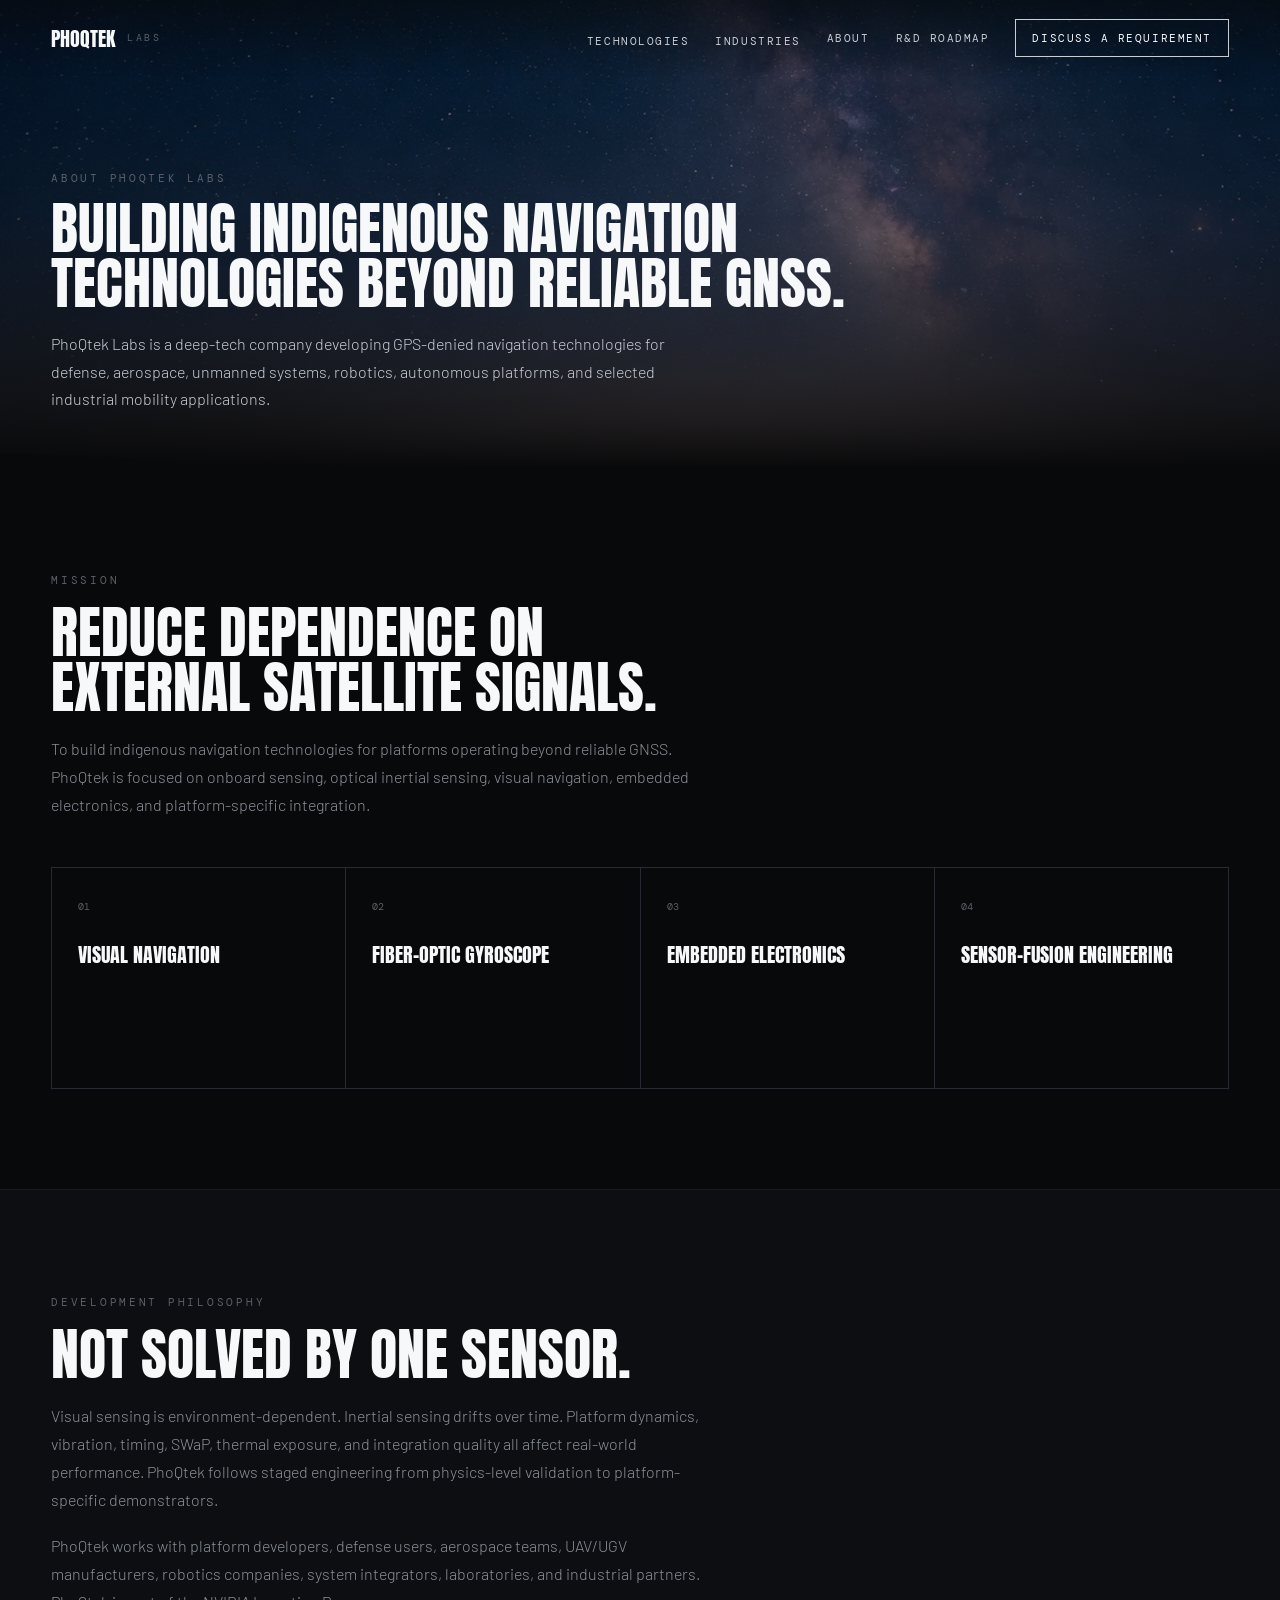
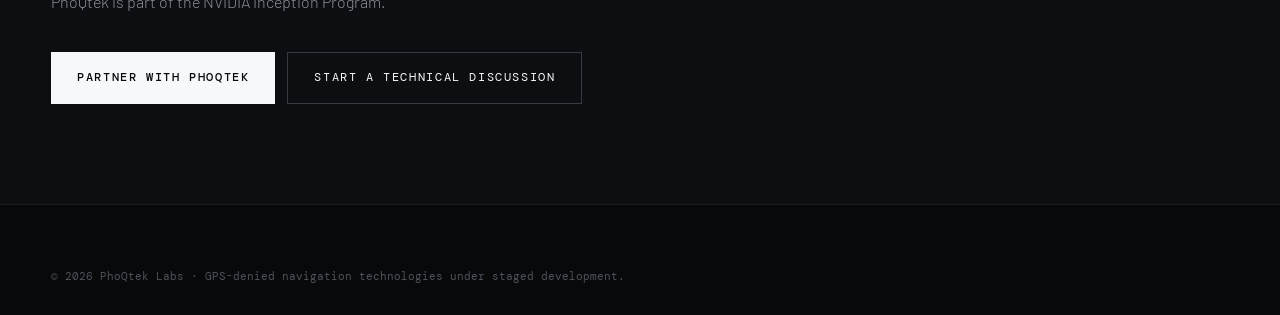
==== about.html @ 6da39ed8 "PhoQtek Design 6: scroll-driven 3D constellation, frustum, GNSS shadow. Home is a Three.js theater: " ====
<!doctype html>
<html lang="en">
<head>
<meta charset="utf-8">
<meta name="viewport" content="width=device-width, initial-scale=1">
<title>About — PhoQtek Labs</title>
<link rel="preconnect" href="https://fonts.googleapis.com">
<link rel="preconnect" href="https://fonts.gstatic.com" crossorigin>
<link href="https://fonts.googleapis.com/css2?family=Anton&family=Barlow:wght@300;400;500;600&family=DM+Mono:wght@400;500&display=swap" rel="stylesheet">
<link rel="stylesheet" href="css/site.css">
</head>
<body>
<header id="siteHeader">
  <a class="brand" href="index.html"><span class="anton" style="font-size:20px;">PhoQtek</span><span class="mono" style="font-size:9.5px; letter-spacing:.26em; color:var(--meta);">LABS</span></a>
  <nav>
    <div class="fly hide-sm"><span>Technologies</span>
      <div class="fly-menu"><div>
        <a href="technologies/visual-navigation.html">Visual Navigation System</a>
        <a href="technologies/fiber-optic-gyroscope.html">Fiber-Optic Gyroscope</a>
      </div></div>
    </div>
    <div class="fly hide-sm"><span>Industries</span>
      <div class="fly-menu wide"><div>
        <a href="industries/defense.html">Defense</a>
        <a href="industries/aerospace.html">Aerospace</a>
        <a href="industries/uav-ugv.html">UAV &amp; UGV</a>
        <a href="industries/robotics.html">Robotics</a>
        <a href="industries/autonomous-vehicles.html">Autonomous Vehicles</a>
        <a href="industries/industrial-underground.html">Industrial &amp; Underground</a>
      </div></div>
    </div>
    <a href="about.html">About</a>
    <a href="roadmap.html">R&amp;D Roadmap</a>
    <a class="nav-cta" href="contact.html">Discuss a requirement</a>
  </nav>
  <button class="menu-btn" type="button" aria-label="Open menu" aria-controls="mobileNav" aria-expanded="false"><span></span><span></span></button>
</header>

<section class="page-hero">
  <img src="assets/hero-sky.jpg" alt="">
  <div class="shade"></div>
  <div class="copy">
    <p class="kicker">About PhoQtek Labs</p>
    <h1 class="anton display" style="margin-top:16px;">Building indigenous navigation<br>technologies beyond reliable GNSS.</h1>
    <p class="sub" style="margin-top:20px; max-width:640px; color:#C9CDD4; font-weight:300; line-height:1.7;">PhoQtek Labs is a deep-tech company developing GPS-denied navigation technologies for defense, aerospace, unmanned systems, robotics, autonomous platforms, and selected industrial mobility applications.</p>
  </div>
</section>
<section class="block">
  <span class="kicker">Mission</span>
  <h2 class="anton display">Reduce dependence on<br>external satellite signals.</h2>
  <p style="margin-top:20px; max-width:640px; color:var(--body); font-weight:300; line-height:1.75;">To build indigenous navigation technologies for platforms operating beyond reliable GNSS. PhoQtek is focused on onboard sensing, optical inertial sensing, visual navigation, embedded electronics, and platform-specific integration.</p>
  <div class="grid-4" style="margin-top:48px;">
    <div><span class="mono" style="font-size:10px; color:var(--meta);">01</span><h3 class="anton" style="margin-top:12px; font-size:20px;">Visual navigation</h3></div>
    <div><span class="mono" style="font-size:10px; color:var(--meta);">02</span><h3 class="anton" style="margin-top:12px; font-size:20px;">Fiber-Optic Gyroscope</h3></div>
    <div><span class="mono" style="font-size:10px; color:var(--meta);">03</span><h3 class="anton" style="margin-top:12px; font-size:20px;">Embedded electronics</h3></div>
    <div><span class="mono" style="font-size:10px; color:var(--meta);">04</span><h3 class="anton" style="margin-top:12px; font-size:20px;">Sensor-fusion engineering</h3></div>
  </div>
</section>
<section class="block" style="background:var(--band);">
  <span class="kicker">Development philosophy</span>
  <h2 class="anton display">Not solved by one sensor.</h2>
  <p style="margin-top:20px; max-width:680px; color:var(--body); font-weight:300; line-height:1.75;">Visual sensing is environment-dependent. Inertial sensing drifts over time. Platform dynamics, vibration, timing, SWaP, thermal exposure, and integration quality all affect real-world performance. PhoQtek follows staged engineering from physics-level validation to platform-specific demonstrators.</p>
  <p style="margin-top:18px; max-width:680px; color:var(--body); font-weight:300; line-height:1.75;">PhoQtek works with platform developers, defense users, aerospace teams, UAV/UGV manufacturers, robotics companies, system integrators, laboratories, and industrial partners. PhoQtek is part of the NVIDIA Inception Program.</p>
  <div style="margin-top:36px; display:flex; gap:12px; flex-wrap:wrap;">
    <a class="btn-solid" href="contact.html">Partner with PhoQtek</a>
    <a class="btn-line" href="contact.html">Start a technical discussion</a>
  </div>
</section>
<footer><p class="mono" style="font-size:11px; color:#4E545C;">© 2026 PhoQtek Labs · GPS-denied navigation technologies under staged development.</p></footer>
<script src="js/site.js"></script>
</body>
</html>
---- css/site.css ----
:root {
  --bg: #08090B; --band: #0C0E11; --line: #262A31; --line-soft: #191C21;
  --silver: #C9CDD4; --white: #F7F8FA; --body: #8A9098; --meta: #5A6069;
  --amber: #E0A24A; --amber-line: #4A3A22; --gutter: clamp(20px, 4vw, 56px);
}
* { box-sizing: border-box; }
html, body { margin: 0; background: var(--bg); color: var(--white); overflow-x: clip; max-width: 100%; }
body { font-family: Barlow, "Helvetica Neue", Helvetica, sans-serif; -webkit-font-smoothing: antialiased; }
a { color: var(--silver); text-decoration: none; }
a:hover { color: var(--white); }
h1, h2, h3, p { margin: 0; overflow-wrap: break-word; }
.anton { font-family: Anton, "Arial Narrow", Impact, sans-serif; font-weight: 400; text-transform: uppercase; }
.mono { font-family: "DM Mono", ui-monospace, monospace; }
.metal-text {
  background: linear-gradient(100deg, #6E747E 0%, #D7DBE1 16%, #878D96 34%, #F4F6F8 50%, #7C828B 64%, #CDD2D8 80%, #5E646E 100%);
  -webkit-background-clip: text; background-clip: text; color: transparent;
}
.grain { pointer-events: none; background-image: radial-gradient(circle at 1px 1px, rgba(201,205,212,.09) 1px, transparent 0); background-size: 3px 3px; }

header {
  position: fixed; inset: 0 0 auto 0; z-index: 50;
  display: flex; align-items: center; justify-content: space-between;
  gap: 16px; min-width: 0;
  padding: 0 var(--gutter); height: 76px;
  background: linear-gradient(to bottom, rgba(8,9,11,.62), transparent);
}
header.is-solid, header.is-open { background: rgba(8,9,11,.92); border-bottom: 1px solid var(--line-soft); backdrop-filter: blur(10px); }
.brand { display: flex; align-items: center; gap: 12px; color: var(--white); min-width: 0; flex-shrink: 0; }
nav { display: flex; align-items: center; gap: 26px; min-width: 0; }
nav a, nav span { font-family: "DM Mono", ui-monospace, monospace; font-size: 11px; letter-spacing: .14em; text-transform: uppercase; color: var(--silver); }
.fly { position: relative; }
.fly:hover .fly-menu, .fly:focus-within .fly-menu { display: block; }
.fly-menu { display: none; position: absolute; top: 100%; left: 0; min-width: 260px; padding-top: 12px; }
.fly-menu.wide { min-width: 420px; }
.fly-menu > div { background: #0C0E11; border: 1px solid var(--line); padding: 10px 0; }
.fly-menu.wide > div { display: grid; grid-template-columns: 1fr 1fr; }
.fly-menu a { display: block; padding: 10px 16px; }
.nav-cta {
  display: inline-flex; align-items: center; justify-content: center;
  height: 38px; padding: 0 16px; flex-shrink: 0; white-space: nowrap;
  border: 1px solid var(--silver); color: var(--white);
}
.menu-btn {
  display: none; width: 38px; height: 38px; min-width: 38px; padding: 0;
  margin-left: auto; flex-shrink: 0; box-sizing: border-box;
  border: 1px solid var(--silver); background: transparent; color: var(--silver);
  align-items: center; justify-content: center; flex-direction: column; gap: 6px;
  cursor: pointer; -webkit-appearance: none; appearance: none;
}
.menu-btn span { display: block; width: 14px; height: 1px; background: currentColor; transition: transform .2s ease; }
.menu-btn[aria-expanded="true"] span:first-child { transform: translateY(3.5px) rotate(45deg); }
.menu-btn[aria-expanded="true"] span:last-child { transform: translateY(-3.5px) rotate(-45deg); }
.mobile-nav {
  display: none; position: fixed; inset: 76px 0 0 0; z-index: 49;
  background: rgba(8,9,11,.97); padding: 12px var(--gutter) 48px;
  overflow-x: hidden; overflow-y: auto; -webkit-overflow-scrolling: touch;
}
.mobile-nav.is-open { display: block; }
.mobile-nav .hide-sm { display: block; }
.mobile-nav .fly > span {
  display: block; margin: 22px 0 8px;
  font-family: "DM Mono", ui-monospace, monospace; font-size: 10px;
  letter-spacing: .22em; text-transform: uppercase; color: var(--meta);
}
.mobile-nav .fly-menu { display: block; position: static; min-width: 0; padding: 0; }
.mobile-nav .fly-menu.wide { min-width: 0; }
.mobile-nav .fly-menu > div,
.mobile-nav .fly-menu.wide > div { display: block; background: transparent; border: 0; padding: 0; }
.mobile-nav a {
  display: block; padding: 13px 0;
  border-bottom: 1px solid var(--line-soft);
  font-family: "DM Mono", ui-monospace, monospace; font-size: 12px;
  letter-spacing: .12em; text-transform: uppercase; color: var(--silver);
}
.mobile-nav .nav-cta {
  display: inline-flex; width: auto; max-width: 100%;
  margin-top: 28px; padding: 0 18px; height: 44px;
  border-bottom: 1px solid var(--silver);
  white-space: normal; text-align: center; line-height: 1.2;
}
body.menu-open { overflow: hidden; }

.track { position: relative; height: 920vh; background: #020308; }
.stage-gl {
  position: sticky; top: 0; height: 100vh; overflow: hidden; background: #020308;
}
.stage-gl canvas { display: block; width: 100%; height: 100%; }
.stage-gl .veil {
  background: linear-gradient(to top, rgba(8,9,11,.58) 0%, rgba(8,9,11,.04) 38%, rgba(8,9,11,.22) 100%);
}
.gl-fallback {
  position: absolute; inset: 0; z-index: 1;
}
.gl-fallback video, .gl-fallback img {
  width: 100%; height: 100%; object-fit: cover; display: block;
}
.gl-fallback[hidden] { display: none; }
.gl-fade {
  position: absolute; inset: 0; z-index: 5; pointer-events: none;
  background: #020308; opacity: 0; transition: none;
}
.pin { position: relative; height: 280vh; }
.pin.tall { height: 320vh; }
.stage { position: sticky; top: 0; height: 100vh; overflow: hidden; background: #050608; }
.world { position: absolute; inset: -16%; will-change: transform; transform-origin: 50% 55%; }
.world video, .world img {
  width: 100%; height: 100%; object-fit: cover; display: block;
  filter: saturate(.92) contrast(1.06);
}
.world img.poster { position: absolute; inset: 0; }
.veil {
  position: absolute; inset: 0; pointer-events: none;
  background: linear-gradient(to top, rgba(8,9,11,.82) 0%, rgba(8,9,11,.18) 32%, rgba(8,9,11,.28) 100%);
}
.overlay { position: absolute; inset: 0; pointer-events: none; }
.overlay svg { width: 100%; height: 100%; display: block; }
.hud { position: absolute; inset: 0; z-index: 6; pointer-events: none; padding: 110px var(--gutter) 86px; display: flex; flex-direction: column; justify-content: flex-end; min-width: 0; }
.hud-top { position: absolute; left: var(--gutter); right: var(--gutter); top: 108px; display: flex; justify-content: space-between; gap: 20px; min-width: 0; }
.eyebrow { display: flex; align-items: center; gap: 12px; }
.eyebrow i { width: 24px; height: 1px; background: var(--silver); }
.copy-stack { position: relative; width: min(860px, 100%); max-width: 100%; min-height: 220px; min-width: 0; }
.copy-card { position: absolute; left: 0; bottom: 0; right: 0; max-width: 100%; opacity: 0; transition: opacity .28s ease; }
.copy-card.is-on { opacity: 1; }
.copy-card h2 { font-size: clamp(40px, 6.8vw, 86px); line-height: .9; max-width: 100%; }
.copy-card .lead { margin-top: 16px; font-size: 20px; font-weight: 500; }
.copy-card .sub { margin-top: 14px; font-size: 16px; line-height: 1.7; font-weight: 300; color: var(--body); max-width: min(540px, 100%); }
.status { font-family: "DM Mono", ui-monospace, monospace; font-size: 10.5px; letter-spacing: .16em; text-transform: uppercase; text-align: right; color: rgba(247,248,250,.65); min-width: 0; }
.status b { color: var(--white); font-weight: 500; }
.status b.warn { color: var(--amber); }
.acts { position: absolute; right: var(--gutter); top: 50%; transform: translateY(-50%); z-index: 7; display: flex; flex-direction: column; gap: 16px; }
.acts a, .acts span { font-family: "DM Mono", ui-monospace, monospace; font-size: 10px; letter-spacing: .18em; text-transform: uppercase; color: var(--meta); writing-mode: vertical-rl; transform: rotate(180deg); }
.acts .on, .acts a:hover { color: var(--white); }
.scroll-cue { position: absolute; left: var(--gutter); bottom: 26px; z-index: 7; display: flex; align-items: center; gap: 12px; font-family: "DM Mono", ui-monospace, monospace; font-size: 10px; letter-spacing: .22em; text-transform: uppercase; color: var(--meta); }
.scroll-cue .bar { width: 72px; height: 1px; background: var(--line); overflow: hidden; position: relative; }
.scroll-cue .bar i { position: absolute; inset: 0 auto 0 0; width: 28px; background: var(--silver); animation: cue 2.4s ease-in-out infinite; }
@keyframes cue { from { transform: translateX(-28px);} to { transform: translateX(72px);} }
.progress { position: absolute; left: 0; right: 0; bottom: 0; height: 2px; background: #191C21; z-index: 8; }
.progress i { display: block; height: 100%; width: 0; background: var(--silver); }

.ticker, .proof { display: flex; align-items: center; justify-content: space-between; gap: 16px; flex-wrap: wrap; padding: 0 var(--gutter); border-bottom: 1px solid var(--line-soft); }
.ticker { min-height: 64px; height: auto; padding-top: 18px; padding-bottom: 18px; }
.ticker span { font-family: "DM Mono", ui-monospace, monospace; font-size: 10.5px; letter-spacing: .18em; text-transform: uppercase; color: var(--meta); }
.ticker .warn { color: var(--amber); }
.proof { min-height: 72px; height: auto; padding-top: 18px; padding-bottom: 18px; }
.proof .div { width: 1px; height: 22px; background: var(--line); }

section.block { padding: 100px var(--gutter); border-bottom: 1px solid var(--line-soft); }
.kicker { font-family: "DM Mono", ui-monospace, monospace; font-size: 10.5px; letter-spacing: .26em; text-transform: uppercase; color: var(--meta); }
.kicker.amber { color: var(--amber); }
h1.display, h2.display { margin-top: 18px; font-size: clamp(30px, 7vw, 56px); line-height: .98; max-width: 100%; }
.grid-6 { display: grid; grid-template-columns: repeat(6, 1fr); border-top: 1px solid var(--line); border-left: 1px solid var(--line); }
.grid-6 > * { border-right: 1px solid var(--line); border-bottom: 1px solid var(--line); padding: 26px 20px 32px; }
.grid-4 { display: grid; grid-template-columns: repeat(4, 1fr); gap: 1px; background: var(--line); border: 1px solid var(--line); }
.grid-4 > * { background: var(--bg); padding: 32px 26px 40px; display: flex; flex-direction: column; gap: 14px; min-height: 220px; }
.grid-3 { display: grid; grid-template-columns: repeat(3, 1fr); gap: 1px; background: var(--line); border: 1px solid var(--line); }
.grid-3 > * { background: var(--bg); padding: 36px 30px 44px; }
.claim { display: flex; gap: 18px; border: 1px solid var(--amber-line); padding: 26px 28px; }
.btn-solid, .btn-line { display: inline-flex; align-items: center; justify-content: center; height: 52px; padding: 0 26px; max-width: 100%; font-family: "DM Mono", ui-monospace, monospace; font-size: 11.5px; letter-spacing: .14em; text-transform: uppercase; }
.btn-solid { background: var(--white); color: var(--bg); font-weight: 500; }
.btn-solid:hover { color: var(--bg); opacity: .9; }
.btn-line { border: 1px solid #363B43; color: var(--white); }
.cta-row { display: flex; align-items: flex-end; justify-content: space-between; gap: 48px; flex-wrap: wrap; }
.cta-row > div { min-width: 0; max-width: 100%; }
.cta-title { font-size: clamp(28px, 5.8vw, 68px); line-height: .95; }
footer { padding: 64px var(--gutter) 32px; }
.foot-grid { display: grid; grid-template-columns: 1.4fr 1fr 1fr 1fr; gap: 32px; }
.page-hero { position: relative; min-height: 52vh; display: flex; align-items: flex-end; padding: 140px var(--gutter) 56px; overflow: hidden; }
.page-hero img { position: absolute; inset: 0; width: 100%; height: 100%; object-fit: cover; }
.page-hero .shade { position: absolute; inset: 0; background: linear-gradient(to top, #08090B 0%, rgba(8,9,11,.45) 55%, rgba(8,9,11,.35) 100%); }
.page-hero .copy { position: relative; z-index: 1; width: 100%; max-width: 880px; min-width: 0; }

@media (max-width: 900px) {
  nav { display: none; }
  .menu-btn { display: inline-flex; }
  .track { height: 720vh; }
  .pin, .pin.tall { height: 220vh; }
  .acts { display: none; }
  .grid-6, .grid-4, .grid-3, .foot-grid { grid-template-columns: 1fr 1fr; }
  .hud { padding: 100px var(--gutter) 72px; }
  .hud-top { flex-direction: column; align-items: flex-start; gap: 10px; }
  .status { text-align: left; }
  .copy-card h2 { font-size: clamp(28px, 8.4vw, 64px); }
  .copy-card .lead { font-size: 17px; }
  .copy-card .sub { font-size: 15px; }
  .nav-cta { white-space: normal; }
}
@media (max-width: 620px) { .grid-6, .grid-4, .grid-3, .foot-grid { grid-template-columns: 1fr; } }
@media (prefers-reduced-motion: reduce) {
  .pin, .pin.tall { height: 100vh; }
  .track { height: 100vh; }
  .scroll-cue .bar i { animation: none; }
}
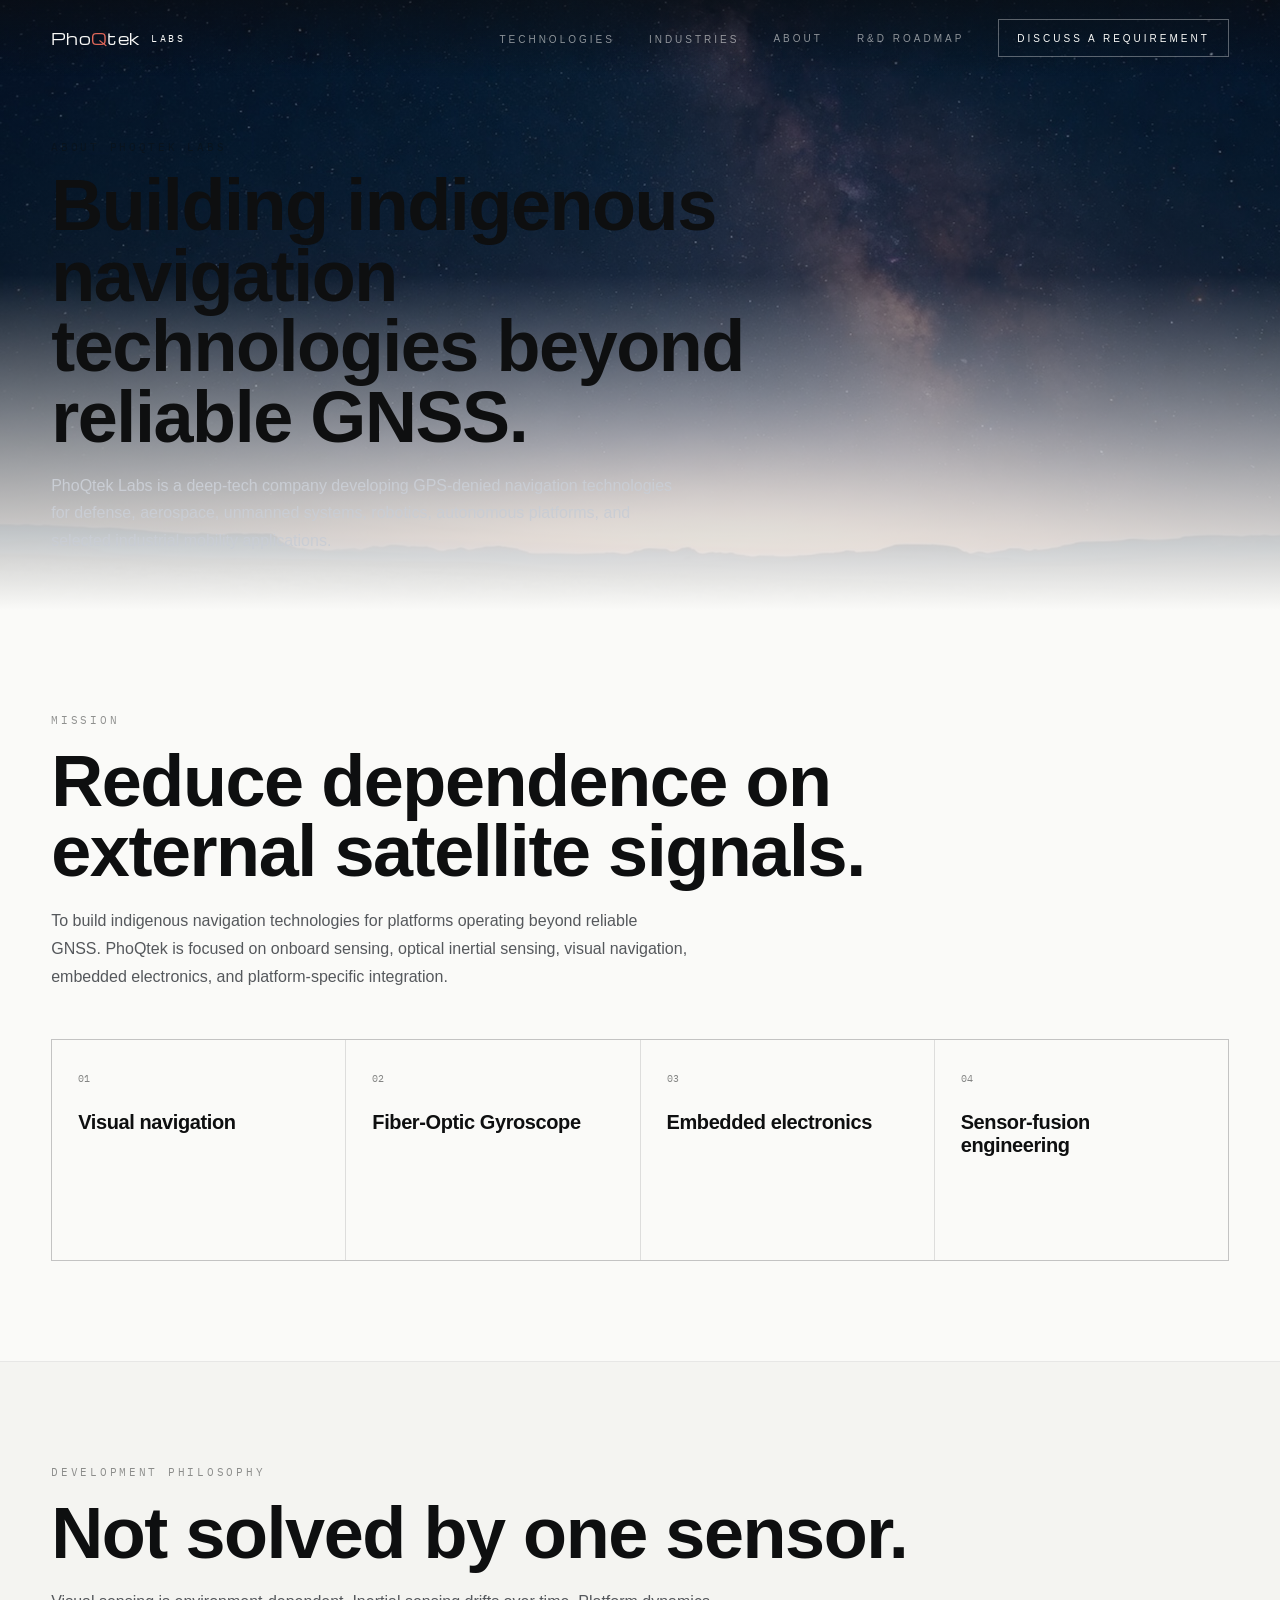
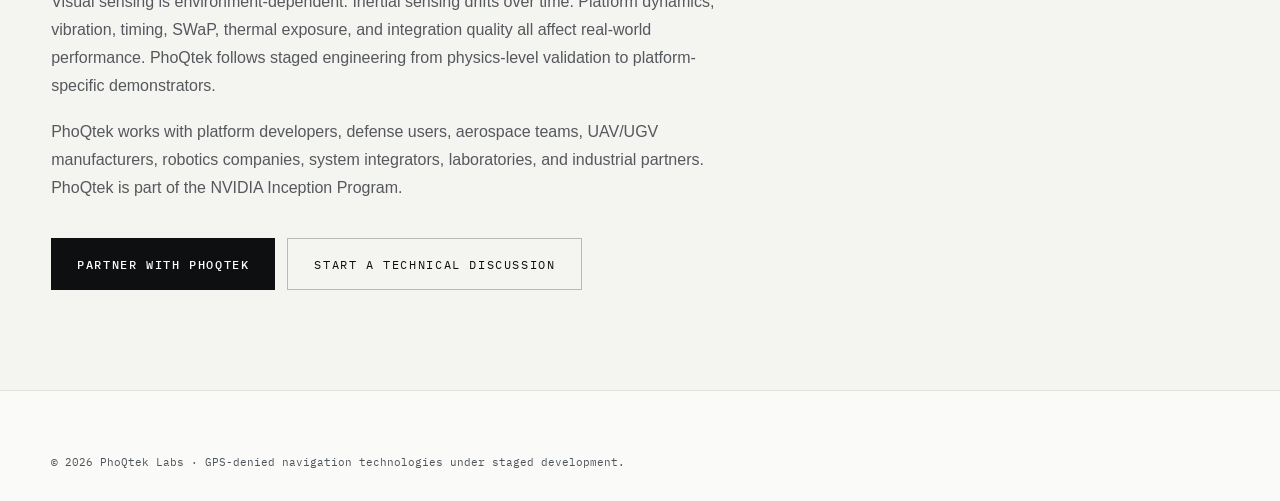
==== commit 0dd133e8: "Ship Design 6 films and live-site type lock. Keep the UAV platform sequence. Constellation is white " ====
--- a/about.html
+++ b/about.html
@@ -6,12 +6,12 @@
 <title>About — PhoQtek Labs</title>
 <link rel="preconnect" href="https://fonts.googleapis.com">
 <link rel="preconnect" href="https://fonts.gstatic.com" crossorigin>
-<link href="https://fonts.googleapis.com/css2?family=Anton&family=Barlow:wght@300;400;500;600&family=DM+Mono:wght@400;500&display=swap" rel="stylesheet">
+<link href="https://fonts.googleapis.com/css2?family=Michroma&family=IBM+Plex+Mono:wght@400;500;600&display=swap" rel="stylesheet">
 <link rel="stylesheet" href="css/site.css">
 </head>
 <body>
 <header id="siteHeader">
-  <a class="brand" href="index.html"><span class="anton" style="font-size:20px;">PhoQtek</span><span class="mono" style="font-size:9.5px; letter-spacing:.26em; color:var(--meta);">LABS</span></a>
+  <a class="brand" href="index.html"><span class="wordmark" style="font-size:15px;">Pho<span class="q">Q</span>tek</span><span class="mono" style="font-size:9.5px; letter-spacing:.26em;">LABS</span></a>
   <nav>
     <div class="fly hide-sm"><span>Technologies</span>
       <div class="fly-menu"><div>
--- a/css/site.css
+++ b/css/site.css
@@ -1,20 +1,23 @@
 :root {
-  --bg: #08090B; --band: #0C0E11; --line: #262A31; --line-soft: #191C21;
-  --silver: #C9CDD4; --white: #F7F8FA; --body: #8A9098; --meta: #5A6069;
-  --amber: #E0A24A; --amber-line: #4A3A22; --gutter: clamp(20px, 4vw, 56px);
+  --paper: #FAFAF8; --ink: #0E0F10; --mute: #55585C; --cream: #F4F4F1; --band: #F4F4F1; --bg: #FAFAF8;
+  --film: #0B0D10; --film-deep: #05070A;
+  --line: rgba(14,15,16,.12); --line-soft: rgba(14,15,16,.08);
+  --silver: #FAFAF8; --white: #FAFAF8; --body: #55585C; --meta: rgba(14,15,16,.5);
+  --accent: #E0685A; --amber: #E0685A; --amber-line: #5c2b2e;
+  --gutter: clamp(20px, 4vw, 56px);
 }
 * { box-sizing: border-box; }
-html, body { margin: 0; background: var(--bg); color: var(--white); overflow-x: clip; max-width: 100%; }
-body { font-family: Barlow, "Helvetica Neue", Helvetica, sans-serif; -webkit-font-smoothing: antialiased; }
-a { color: var(--silver); text-decoration: none; }
-a:hover { color: var(--white); }
+html, body { margin: 0; background: var(--paper); color: var(--ink); overflow-x: clip; max-width: 100%; }
+body { font-family: "Helvetica Neue", Helvetica, Arial, sans-serif; font-weight: 400; -webkit-font-smoothing: antialiased; }
+a { color: var(--ink); text-decoration: none; }
+a:hover { color: var(--mute); }
 h1, h2, h3, p { margin: 0; overflow-wrap: break-word; }
-.anton { font-family: Anton, "Arial Narrow", Impact, sans-serif; font-weight: 400; text-transform: uppercase; }
-.mono { font-family: "DM Mono", ui-monospace, monospace; }
-.metal-text {
-  background: linear-gradient(100deg, #6E747E 0%, #D7DBE1 16%, #878D96 34%, #F4F6F8 50%, #7C828B 64%, #CDD2D8 80%, #5E646E 100%);
-  -webkit-background-clip: text; background-clip: text; color: transparent;
-}
+.anton { font-family: "Helvetica Neue", Helvetica, Arial, sans-serif; font-weight: 700; letter-spacing: -.02em; }
+.wordmark { font-family: Michroma, "Helvetica Neue", sans-serif; font-weight: 400; letter-spacing: .02em; text-transform: none; }
+.wordmark .q { color: var(--accent); }
+.mono { font-family: "IBM Plex Mono", ui-monospace, monospace; }
+.metal-text { color: var(--white); }
+::selection { background: rgba(14,15,16,.9); color: var(--paper); }
 .grain { pointer-events: none; background-image: radial-gradient(circle at 1px 1px, rgba(201,205,212,.09) 1px, transparent 0); background-size: 3px 3px; }
 
 header {
@@ -22,28 +25,47 @@
   display: flex; align-items: center; justify-content: space-between;
   gap: 16px; min-width: 0;
   padding: 0 var(--gutter); height: 76px;
-  background: linear-gradient(to bottom, rgba(8,9,11,.62), transparent);
-}
-header.is-solid, header.is-open { background: rgba(8,9,11,.92); border-bottom: 1px solid var(--line-soft); backdrop-filter: blur(10px); }
-.brand { display: flex; align-items: center; gap: 12px; color: var(--white); min-width: 0; flex-shrink: 0; }
-nav { display: flex; align-items: center; gap: 26px; min-width: 0; }
-nav a, nav span { font-family: "DM Mono", ui-monospace, monospace; font-size: 11px; letter-spacing: .14em; text-transform: uppercase; color: var(--silver); }
+  background: linear-gradient(to bottom, rgba(11,13,16,.62), transparent);
+  color: var(--paper);
+}
+header.is-solid, header.is-open {
+  background: rgba(250,250,248,.94); border-bottom: 1px solid var(--line);
+  backdrop-filter: blur(10px); color: var(--ink);
+}
+.brand { display: flex; align-items: center; gap: 12px; color: inherit; min-width: 0; flex-shrink: 0; }
+.brand svg { flex-shrink: 0; }
+.brand:hover { color: inherit; }
+nav { display: flex; align-items: center; gap: 34px; min-width: 0; }
+nav a, nav span {
+  font-family: "Helvetica Neue", Helvetica, Arial, sans-serif;
+  font-size: 10px; font-weight: 300; letter-spacing: 3px; text-transform: uppercase;
+  color: rgba(250,250,248,.55);
+}
+header.is-solid nav a, header.is-solid nav span,
+header.is-open nav a, header.is-open nav span { color: rgba(14,15,16,.5); }
+header.is-solid nav a:hover, header.is-open nav a:hover { color: var(--ink); }
 .fly { position: relative; }
 .fly:hover .fly-menu, .fly:focus-within .fly-menu { display: block; }
 .fly-menu { display: none; position: absolute; top: 100%; left: 0; min-width: 260px; padding-top: 12px; }
 .fly-menu.wide { min-width: 420px; }
-.fly-menu > div { background: #0C0E11; border: 1px solid var(--line); padding: 10px 0; }
+.fly-menu > div { background: var(--paper); border: 1px solid var(--line); padding: 10px 0; }
 .fly-menu.wide > div { display: grid; grid-template-columns: 1fr 1fr; }
-.fly-menu a { display: block; padding: 10px 16px; }
+.fly-menu a { display: block; padding: 10px 16px; color: var(--ink); }
 .nav-cta {
   display: inline-flex; align-items: center; justify-content: center;
-  height: 38px; padding: 0 16px; flex-shrink: 0; white-space: nowrap;
-  border: 1px solid var(--silver); color: var(--white);
+  height: 38px; padding: 0 18px; flex-shrink: 0; white-space: nowrap;
+  border: 1px solid rgba(250,250,248,.35); color: var(--paper);
+}
+header.is-solid .nav-cta, header.is-open .nav-cta {
+  border-color: rgba(14,15,16,.25); color: var(--ink);
+}
+header.is-solid .nav-cta:hover, header.is-open .nav-cta:hover {
+  background: var(--ink); color: var(--paper); border-color: var(--ink);
 }
 .menu-btn {
   display: none; width: 38px; height: 38px; min-width: 38px; padding: 0;
   margin-left: auto; flex-shrink: 0; box-sizing: border-box;
-  border: 1px solid var(--silver); background: transparent; color: var(--silver);
+  border: 1px solid currentColor; background: transparent; color: inherit;
   align-items: center; justify-content: center; flex-direction: column; gap: 6px;
   cursor: pointer; -webkit-appearance: none; appearance: none;
 }
@@ -52,15 +74,15 @@
 .menu-btn[aria-expanded="true"] span:last-child { transform: translateY(-3.5px) rotate(-45deg); }
 .mobile-nav {
   display: none; position: fixed; inset: 76px 0 0 0; z-index: 49;
-  background: rgba(8,9,11,.97); padding: 12px var(--gutter) 48px;
+  background: rgba(250,250,248,.98); padding: 12px var(--gutter) 48px;
   overflow-x: hidden; overflow-y: auto; -webkit-overflow-scrolling: touch;
 }
 .mobile-nav.is-open { display: block; }
 .mobile-nav .hide-sm { display: block; }
 .mobile-nav .fly > span {
   display: block; margin: 22px 0 8px;
-  font-family: "DM Mono", ui-monospace, monospace; font-size: 10px;
-  letter-spacing: .22em; text-transform: uppercase; color: var(--meta);
+  font-family: "IBM Plex Mono", ui-monospace, monospace; font-size: 10px;
+  letter-spacing: .22em; text-transform: uppercase; color: var(--mute);
 }
 .mobile-nav .fly-menu { display: block; position: static; min-width: 0; padding: 0; }
 .mobile-nav .fly-menu.wide { min-width: 0; }
@@ -68,25 +90,54 @@
 .mobile-nav .fly-menu.wide > div { display: block; background: transparent; border: 0; padding: 0; }
 .mobile-nav a {
   display: block; padding: 13px 0;
-  border-bottom: 1px solid var(--line-soft);
-  font-family: "DM Mono", ui-monospace, monospace; font-size: 12px;
-  letter-spacing: .12em; text-transform: uppercase; color: var(--silver);
+  border-bottom: 1px solid var(--line);
+  font-family: "Helvetica Neue", Helvetica, Arial, sans-serif; font-size: 12px;
+  letter-spacing: .12em; text-transform: uppercase; color: var(--ink);
 }
 .mobile-nav .nav-cta {
   display: inline-flex; width: auto; max-width: 100%;
   margin-top: 28px; padding: 0 18px; height: 44px;
-  border-bottom: 1px solid var(--silver);
+  border-bottom: 1px solid var(--ink);
   white-space: normal; text-align: center; line-height: 1.2;
 }
 body.menu-open { overflow: hidden; }
 
-.track { position: relative; height: 920vh; background: #020308; }
+.track { position: relative; background: var(--film-deep); }
+.runway { height: 640vh; pointer-events: none; }
+.over-copy { position: relative; z-index: 8; color: var(--paper); }
+.over-copy p { color: rgba(250,250,248,.72); }
+.over-copy .ticker,
+.over-copy .proof,
+.over-copy .block {
+  background: rgba(11,13,16,.62);
+  backdrop-filter: blur(8px);
+  color: var(--paper);
+}
+.over-copy a { color: var(--paper); }
+.hud.is-away,
+.acts.is-away,
+.scroll-cue.is-away { opacity: 0; pointer-events: none; transition: opacity .35s ease; }
 .stage-gl {
-  position: sticky; top: 0; height: 100vh; overflow: hidden; background: #020308;
-}
-.stage-gl canvas { display: block; width: 100%; height: 100%; }
+  position: sticky; top: 0; height: 100vh; overflow: hidden; background: var(--film-deep); z-index: 0;
+}
+.stage-gl > canvas#gl { display: block; width: 100%; height: 100%; position: relative; z-index: 0; }
+.stage-gl > canvas#gl.is-off { opacity: 0; }
 .stage-gl .veil {
-  background: linear-gradient(to top, rgba(8,9,11,.58) 0%, rgba(8,9,11,.04) 38%, rgba(8,9,11,.22) 100%);
+  background: linear-gradient(to top, rgba(11,13,16,.58) 0%, rgba(11,13,16,.04) 38%, rgba(11,13,16,.22) 100%);
+}
+.act-film {
+  position: absolute; inset: 0; z-index: 1; opacity: 0;
+  transition: opacity .45s ease; pointer-events: none; overflow: hidden;
+}
+.act-film.is-on, .act-seq.is-on { opacity: 1; }
+.act-seq {
+  position: absolute; inset: 0; z-index: 1; opacity: 0;
+  width: 100%; height: 100%; display: block;
+  transition: opacity .4s ease; pointer-events: none;
+}
+.act-film video {
+  width: 100%; height: 100%; object-fit: cover; display: block;
+  image-rendering: auto;
 }
 .gl-fallback {
   position: absolute; inset: 0; z-index: 1;
@@ -97,11 +148,11 @@
 .gl-fallback[hidden] { display: none; }
 .gl-fade {
   position: absolute; inset: 0; z-index: 5; pointer-events: none;
-  background: #020308; opacity: 0; transition: none;
+  background: var(--film-deep); opacity: 0; transition: none;
 }
 .pin { position: relative; height: 280vh; }
 .pin.tall { height: 320vh; }
-.stage { position: sticky; top: 0; height: 100vh; overflow: hidden; background: #050608; }
+.stage { position: sticky; top: 0; height: 100vh; overflow: hidden; background: var(--film); }
 .world { position: absolute; inset: -16%; will-change: transform; transform-origin: 50% 55%; }
 .world video, .world img {
   width: 100%; height: 100%; object-fit: cover; display: block;
@@ -110,7 +161,7 @@
 .world img.poster { position: absolute; inset: 0; }
 .veil {
   position: absolute; inset: 0; pointer-events: none;
-  background: linear-gradient(to top, rgba(8,9,11,.82) 0%, rgba(8,9,11,.18) 32%, rgba(8,9,11,.28) 100%);
+  background: linear-gradient(to top, rgba(11,13,16,.82) 0%, rgba(11,13,16,.18) 32%, rgba(11,13,16,.28) 100%);
 }
 .overlay { position: absolute; inset: 0; pointer-events: none; }
 .overlay svg { width: 100%; height: 100%; display: block; }
@@ -121,16 +172,16 @@
 .copy-stack { position: relative; width: min(860px, 100%); max-width: 100%; min-height: 220px; min-width: 0; }
 .copy-card { position: absolute; left: 0; bottom: 0; right: 0; max-width: 100%; opacity: 0; transition: opacity .28s ease; }
 .copy-card.is-on { opacity: 1; }
-.copy-card h2 { font-size: clamp(40px, 6.8vw, 86px); line-height: .9; max-width: 100%; }
-.copy-card .lead { margin-top: 16px; font-size: 20px; font-weight: 500; }
-.copy-card .sub { margin-top: 14px; font-size: 16px; line-height: 1.7; font-weight: 300; color: var(--body); max-width: min(540px, 100%); }
-.status { font-family: "DM Mono", ui-monospace, monospace; font-size: 10.5px; letter-spacing: .16em; text-transform: uppercase; text-align: right; color: rgba(247,248,250,.65); min-width: 0; }
-.status b { color: var(--white); font-weight: 500; }
-.status b.warn { color: var(--amber); }
+.copy-card h2 { font-size: clamp(40px, 6vw, 88px); line-height: .98; max-width: 100%; color: var(--paper); }
+.copy-card .lead { margin-top: 16px; font-size: 20px; font-weight: 500; color: var(--paper); }
+.copy-card .sub { margin-top: 14px; font-size: 16px; line-height: 1.7; font-weight: 300; color: rgba(250,250,248,.7); max-width: min(540px, 100%); }
+.status { font-family: "IBM Plex Mono", ui-monospace, monospace; font-size: 11px; letter-spacing: .14em; text-transform: uppercase; text-align: right; color: rgba(250,250,248,.45); min-width: 0; }
+.status b { color: var(--paper); font-weight: 500; }
+.status b.warn { color: var(--accent); }
 .acts { position: absolute; right: var(--gutter); top: 50%; transform: translateY(-50%); z-index: 7; display: flex; flex-direction: column; gap: 16px; }
-.acts a, .acts span { font-family: "DM Mono", ui-monospace, monospace; font-size: 10px; letter-spacing: .18em; text-transform: uppercase; color: var(--meta); writing-mode: vertical-rl; transform: rotate(180deg); }
-.acts .on, .acts a:hover { color: var(--white); }
-.scroll-cue { position: absolute; left: var(--gutter); bottom: 26px; z-index: 7; display: flex; align-items: center; gap: 12px; font-family: "DM Mono", ui-monospace, monospace; font-size: 10px; letter-spacing: .22em; text-transform: uppercase; color: var(--meta); }
+.acts a, .acts span { font-family: "IBM Plex Mono", ui-monospace, monospace; font-size: 10px; letter-spacing: .18em; text-transform: uppercase; color: rgba(250,250,248,.35); writing-mode: vertical-rl; transform: rotate(180deg); }
+.acts .on, .acts a:hover { color: var(--paper); }
+.scroll-cue { position: absolute; left: var(--gutter); bottom: 26px; z-index: 7; display: flex; align-items: center; gap: 12px; font-family: "IBM Plex Mono", ui-monospace, monospace; font-size: 10px; letter-spacing: .22em; text-transform: uppercase; color: rgba(250,250,248,.4); }
 .scroll-cue .bar { width: 72px; height: 1px; background: var(--line); overflow: hidden; position: relative; }
 .scroll-cue .bar i { position: absolute; inset: 0 auto 0 0; width: 28px; background: var(--silver); animation: cue 2.4s ease-in-out infinite; }
 @keyframes cue { from { transform: translateX(-28px);} to { transform: translateX(72px);} }
@@ -139,26 +190,28 @@
 
 .ticker, .proof { display: flex; align-items: center; justify-content: space-between; gap: 16px; flex-wrap: wrap; padding: 0 var(--gutter); border-bottom: 1px solid var(--line-soft); }
 .ticker { min-height: 64px; height: auto; padding-top: 18px; padding-bottom: 18px; }
-.ticker span { font-family: "DM Mono", ui-monospace, monospace; font-size: 10.5px; letter-spacing: .18em; text-transform: uppercase; color: var(--meta); }
+.ticker span { font-family: "IBM Plex Mono", ui-monospace, monospace; font-size: 10.5px; letter-spacing: .18em; text-transform: uppercase; color: rgba(250,250,248,.55); }
 .ticker .warn { color: var(--amber); }
 .proof { min-height: 72px; height: auto; padding-top: 18px; padding-bottom: 18px; }
 .proof .div { width: 1px; height: 22px; background: var(--line); }
 
 section.block { padding: 100px var(--gutter); border-bottom: 1px solid var(--line-soft); }
-.kicker { font-family: "DM Mono", ui-monospace, monospace; font-size: 10.5px; letter-spacing: .26em; text-transform: uppercase; color: var(--meta); }
+.kicker { font-family: "IBM Plex Mono", ui-monospace, monospace; font-size: 10.5px; letter-spacing: .26em; text-transform: uppercase; color: rgba(14,15,16,.45); }
+.over-copy .kicker { color: rgba(250,250,248,.55); }
 .kicker.amber { color: var(--amber); }
-h1.display, h2.display { margin-top: 18px; font-size: clamp(30px, 7vw, 56px); line-height: .98; max-width: 100%; }
+h1.display, h2.display { margin-top: 18px; font-size: clamp(32px, 6vw, 72px); line-height: .98; max-width: 100%; }
 .grid-6 { display: grid; grid-template-columns: repeat(6, 1fr); border-top: 1px solid var(--line); border-left: 1px solid var(--line); }
 .grid-6 > * { border-right: 1px solid var(--line); border-bottom: 1px solid var(--line); padding: 26px 20px 32px; }
 .grid-4 { display: grid; grid-template-columns: repeat(4, 1fr); gap: 1px; background: var(--line); border: 1px solid var(--line); }
-.grid-4 > * { background: var(--bg); padding: 32px 26px 40px; display: flex; flex-direction: column; gap: 14px; min-height: 220px; }
+.grid-4 > * { background: var(--paper); padding: 32px 26px 40px; display: flex; flex-direction: column; gap: 14px; min-height: 220px; }
 .grid-3 { display: grid; grid-template-columns: repeat(3, 1fr); gap: 1px; background: var(--line); border: 1px solid var(--line); }
-.grid-3 > * { background: var(--bg); padding: 36px 30px 44px; }
-.claim { display: flex; gap: 18px; border: 1px solid var(--amber-line); padding: 26px 28px; }
-.btn-solid, .btn-line { display: inline-flex; align-items: center; justify-content: center; height: 52px; padding: 0 26px; max-width: 100%; font-family: "DM Mono", ui-monospace, monospace; font-size: 11.5px; letter-spacing: .14em; text-transform: uppercase; }
-.btn-solid { background: var(--white); color: var(--bg); font-weight: 500; }
-.btn-solid:hover { color: var(--bg); opacity: .9; }
-.btn-line { border: 1px solid #363B43; color: var(--white); }
+.grid-3 > * { background: var(--paper); padding: 36px 30px 44px; }
+.claim { display: flex; gap: 18px; border: 1px solid var(--amber-line); padding: 26px 28px; background: var(--paper); }
+.btn-solid, .btn-line { display: inline-flex; align-items: center; justify-content: center; height: 52px; padding: 0 26px; max-width: 100%; font-family: "IBM Plex Mono", ui-monospace, monospace; font-size: 11.5px; letter-spacing: .14em; text-transform: uppercase; }
+.btn-solid { background: var(--ink); color: var(--paper); font-weight: 500; }
+.btn-solid:hover { color: var(--paper); opacity: .9; }
+.btn-line { border: 1px solid rgba(14,15,16,.25); color: var(--ink); }
+.btn-line:hover { background: var(--ink); color: var(--paper); }
 .cta-row { display: flex; align-items: flex-end; justify-content: space-between; gap: 48px; flex-wrap: wrap; }
 .cta-row > div { min-width: 0; max-width: 100%; }
 .cta-title { font-size: clamp(28px, 5.8vw, 68px); line-height: .95; }
@@ -166,13 +219,19 @@
 .foot-grid { display: grid; grid-template-columns: 1.4fr 1fr 1fr 1fr; gap: 32px; }
 .page-hero { position: relative; min-height: 52vh; display: flex; align-items: flex-end; padding: 140px var(--gutter) 56px; overflow: hidden; }
 .page-hero img { position: absolute; inset: 0; width: 100%; height: 100%; object-fit: cover; }
-.page-hero .shade { position: absolute; inset: 0; background: linear-gradient(to top, #08090B 0%, rgba(8,9,11,.45) 55%, rgba(8,9,11,.35) 100%); }
+.page-hero .shade { position: absolute; inset: 0; background: linear-gradient(to top, #FAFAF8 0%, rgba(11,13,16,.45) 55%, rgba(11,13,16,.35) 100%); }
+.page-hero .copy { color: var(--ink); }
+section.block { background: var(--paper); color: var(--ink); }
+footer { color: var(--ink); }
+.progress { background: rgba(250,250,248,.12); }
+.progress i { background: var(--paper); }
+.eyebrow i { background: rgba(250,250,248,.55); }
 .page-hero .copy { position: relative; z-index: 1; width: 100%; max-width: 880px; min-width: 0; }
 
 @media (max-width: 900px) {
   nav { display: none; }
   .menu-btn { display: inline-flex; }
-  .track { height: 720vh; }
+  .runway { height: 720vh; }
   .pin, .pin.tall { height: 220vh; }
   .acts { display: none; }
   .grid-6, .grid-4, .grid-3, .foot-grid { grid-template-columns: 1fr 1fr; }
@@ -187,6 +246,5 @@
 @media (max-width: 620px) { .grid-6, .grid-4, .grid-3, .foot-grid { grid-template-columns: 1fr; } }
 @media (prefers-reduced-motion: reduce) {
   .pin, .pin.tall { height: 100vh; }
-  .track { height: 100vh; }
   .scroll-cue .bar i { animation: none; }
 }
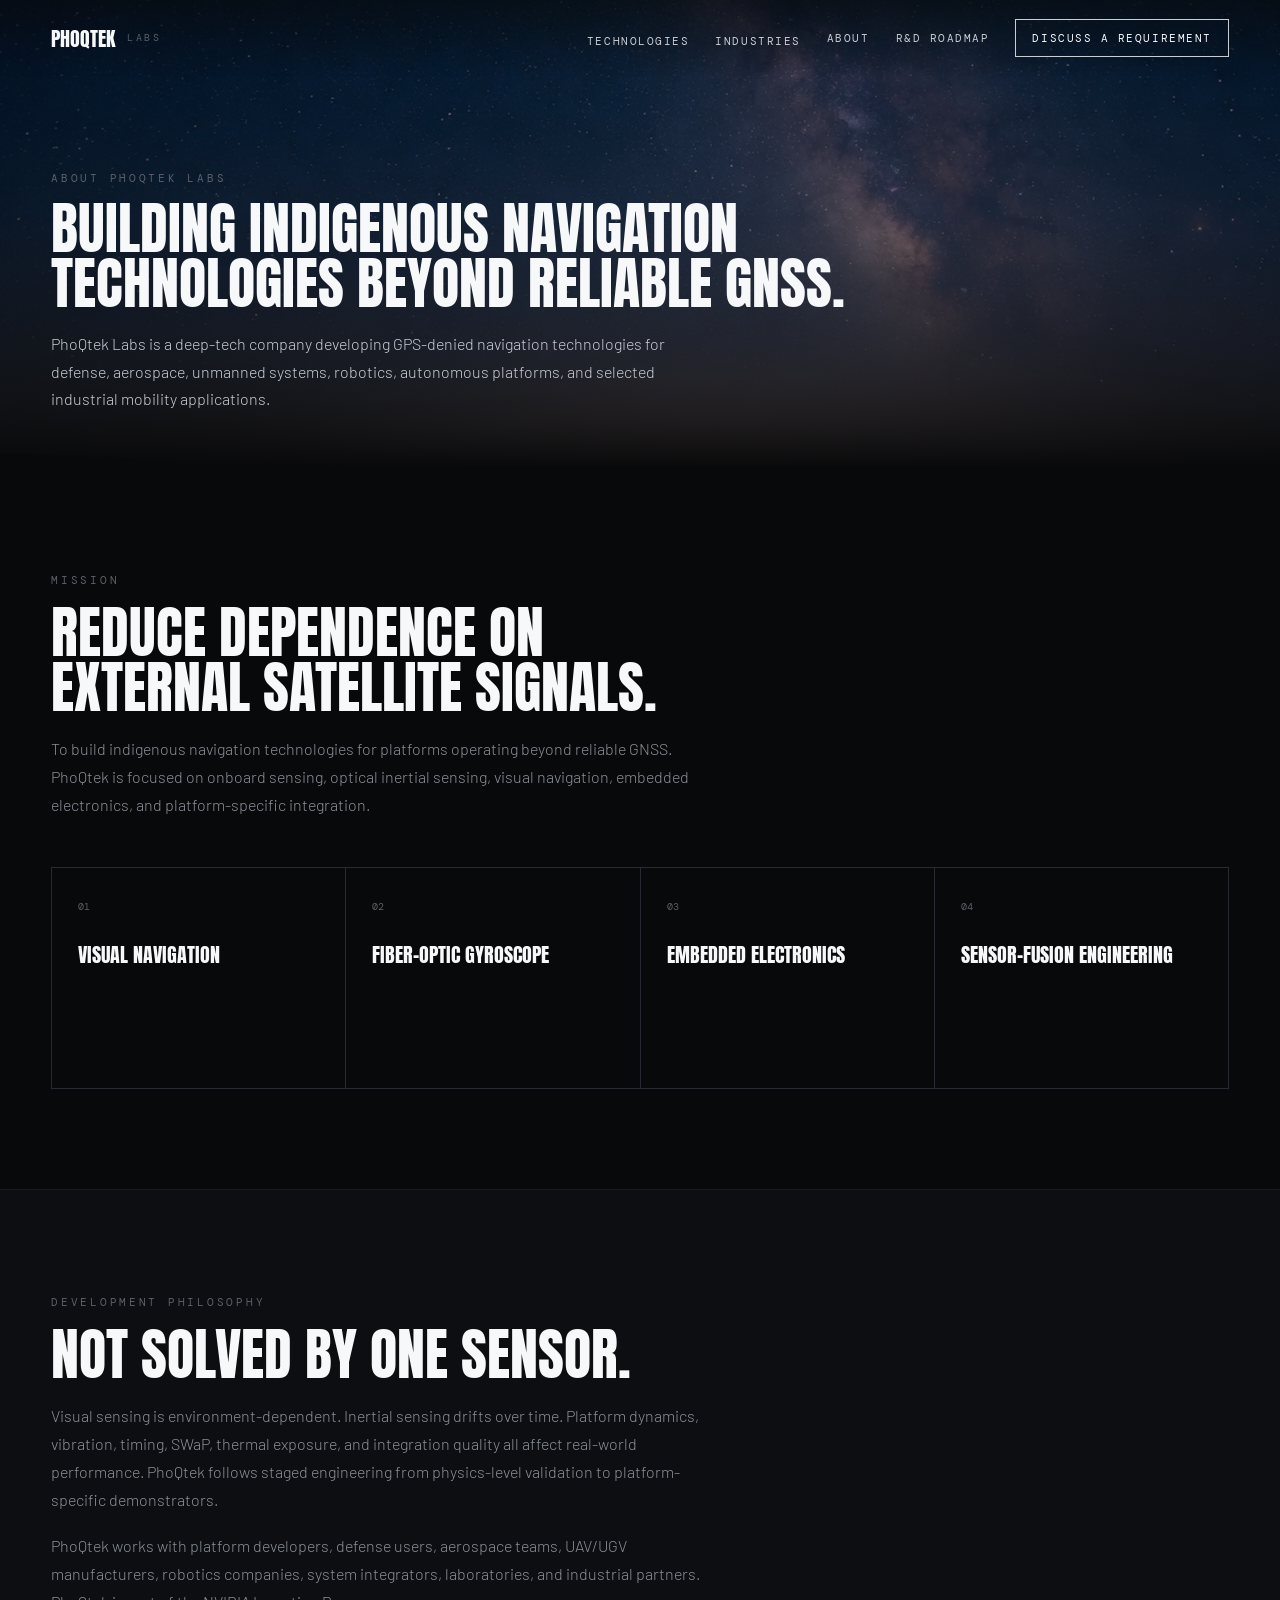
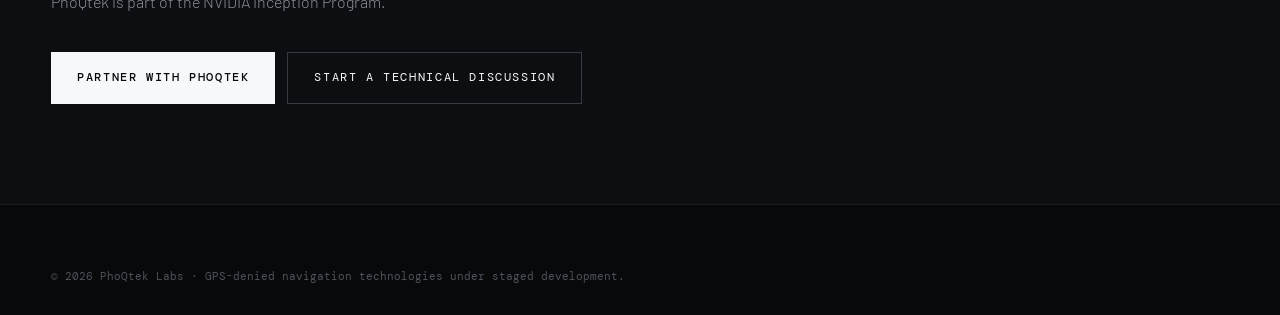
==== commit d578f34c: "Restore the graphite dark theme. Keep the new scroll films. Revert type and color to Anton, Barlow, " ====
--- a/about.html
+++ b/about.html
@@ -6,12 +6,12 @@
 <title>About — PhoQtek Labs</title>
 <link rel="preconnect" href="https://fonts.googleapis.com">
 <link rel="preconnect" href="https://fonts.gstatic.com" crossorigin>
-<link href="https://fonts.googleapis.com/css2?family=Michroma&family=IBM+Plex+Mono:wght@400;500;600&display=swap" rel="stylesheet">
+<link href="https://fonts.googleapis.com/css2?family=Anton&family=Barlow:wght@300;400;500;600&family=DM+Mono:wght@400;500&display=swap" rel="stylesheet">
 <link rel="stylesheet" href="css/site.css">
 </head>
 <body>
 <header id="siteHeader">
-  <a class="brand" href="index.html"><span class="wordmark" style="font-size:15px;">Pho<span class="q">Q</span>tek</span><span class="mono" style="font-size:9.5px; letter-spacing:.26em;">LABS</span></a>
+  <a class="brand" href="index.html"><span class="anton" style="font-size:20px;">PhoQtek</span><span class="mono" style="font-size:9.5px; letter-spacing:.26em; color:var(--meta);">LABS</span></a>
   <nav>
     <div class="fly hide-sm"><span>Technologies</span>
       <div class="fly-menu"><div>
--- a/css/site.css
+++ b/css/site.css
@@ -1,23 +1,20 @@
 :root {
-  --paper: #FAFAF8; --ink: #0E0F10; --mute: #55585C; --cream: #F4F4F1; --band: #F4F4F1; --bg: #FAFAF8;
-  --film: #0B0D10; --film-deep: #05070A;
-  --line: rgba(14,15,16,.12); --line-soft: rgba(14,15,16,.08);
-  --silver: #FAFAF8; --white: #FAFAF8; --body: #55585C; --meta: rgba(14,15,16,.5);
-  --accent: #E0685A; --amber: #E0685A; --amber-line: #5c2b2e;
-  --gutter: clamp(20px, 4vw, 56px);
+  --bg: #08090B; --band: #0C0E11; --line: #262A31; --line-soft: #191C21;
+  --silver: #C9CDD4; --white: #F7F8FA; --body: #8A9098; --meta: #5A6069;
+  --amber: #E0A24A; --amber-line: #4A3A22; --gutter: clamp(20px, 4vw, 56px);
 }
 * { box-sizing: border-box; }
-html, body { margin: 0; background: var(--paper); color: var(--ink); overflow-x: clip; max-width: 100%; }
-body { font-family: "Helvetica Neue", Helvetica, Arial, sans-serif; font-weight: 400; -webkit-font-smoothing: antialiased; }
-a { color: var(--ink); text-decoration: none; }
-a:hover { color: var(--mute); }
+html, body { margin: 0; background: var(--bg); color: var(--white); overflow-x: clip; max-width: 100%; }
+body { font-family: Barlow, "Helvetica Neue", Helvetica, sans-serif; -webkit-font-smoothing: antialiased; }
+a { color: var(--silver); text-decoration: none; }
+a:hover { color: var(--white); }
 h1, h2, h3, p { margin: 0; overflow-wrap: break-word; }
-.anton { font-family: "Helvetica Neue", Helvetica, Arial, sans-serif; font-weight: 700; letter-spacing: -.02em; }
-.wordmark { font-family: Michroma, "Helvetica Neue", sans-serif; font-weight: 400; letter-spacing: .02em; text-transform: none; }
-.wordmark .q { color: var(--accent); }
-.mono { font-family: "IBM Plex Mono", ui-monospace, monospace; }
-.metal-text { color: var(--white); }
-::selection { background: rgba(14,15,16,.9); color: var(--paper); }
+.anton { font-family: Anton, "Arial Narrow", Impact, sans-serif; font-weight: 400; text-transform: uppercase; }
+.mono { font-family: "DM Mono", ui-monospace, monospace; }
+.metal-text {
+  background: linear-gradient(100deg, #6E747E 0%, #D7DBE1 16%, #878D96 34%, #F4F6F8 50%, #7C828B 64%, #CDD2D8 80%, #5E646E 100%);
+  -webkit-background-clip: text; background-clip: text; color: transparent;
+}
 .grain { pointer-events: none; background-image: radial-gradient(circle at 1px 1px, rgba(201,205,212,.09) 1px, transparent 0); background-size: 3px 3px; }
 
 header {
@@ -25,47 +22,28 @@
   display: flex; align-items: center; justify-content: space-between;
   gap: 16px; min-width: 0;
   padding: 0 var(--gutter); height: 76px;
-  background: linear-gradient(to bottom, rgba(11,13,16,.62), transparent);
-  color: var(--paper);
-}
-header.is-solid, header.is-open {
-  background: rgba(250,250,248,.94); border-bottom: 1px solid var(--line);
-  backdrop-filter: blur(10px); color: var(--ink);
-}
-.brand { display: flex; align-items: center; gap: 12px; color: inherit; min-width: 0; flex-shrink: 0; }
-.brand svg { flex-shrink: 0; }
-.brand:hover { color: inherit; }
-nav { display: flex; align-items: center; gap: 34px; min-width: 0; }
-nav a, nav span {
-  font-family: "Helvetica Neue", Helvetica, Arial, sans-serif;
-  font-size: 10px; font-weight: 300; letter-spacing: 3px; text-transform: uppercase;
-  color: rgba(250,250,248,.55);
-}
-header.is-solid nav a, header.is-solid nav span,
-header.is-open nav a, header.is-open nav span { color: rgba(14,15,16,.5); }
-header.is-solid nav a:hover, header.is-open nav a:hover { color: var(--ink); }
+  background: linear-gradient(to bottom, rgba(8,9,11,.62), transparent);
+}
+header.is-solid, header.is-open { background: rgba(8,9,11,.92); border-bottom: 1px solid var(--line-soft); backdrop-filter: blur(10px); }
+.brand { display: flex; align-items: center; gap: 12px; color: var(--white); min-width: 0; flex-shrink: 0; }
+nav { display: flex; align-items: center; gap: 26px; min-width: 0; }
+nav a, nav span { font-family: "DM Mono", ui-monospace, monospace; font-size: 11px; letter-spacing: .14em; text-transform: uppercase; color: var(--silver); }
 .fly { position: relative; }
 .fly:hover .fly-menu, .fly:focus-within .fly-menu { display: block; }
 .fly-menu { display: none; position: absolute; top: 100%; left: 0; min-width: 260px; padding-top: 12px; }
 .fly-menu.wide { min-width: 420px; }
-.fly-menu > div { background: var(--paper); border: 1px solid var(--line); padding: 10px 0; }
+.fly-menu > div { background: #0C0E11; border: 1px solid var(--line); padding: 10px 0; }
 .fly-menu.wide > div { display: grid; grid-template-columns: 1fr 1fr; }
-.fly-menu a { display: block; padding: 10px 16px; color: var(--ink); }
+.fly-menu a { display: block; padding: 10px 16px; }
 .nav-cta {
   display: inline-flex; align-items: center; justify-content: center;
-  height: 38px; padding: 0 18px; flex-shrink: 0; white-space: nowrap;
-  border: 1px solid rgba(250,250,248,.35); color: var(--paper);
-}
-header.is-solid .nav-cta, header.is-open .nav-cta {
-  border-color: rgba(14,15,16,.25); color: var(--ink);
-}
-header.is-solid .nav-cta:hover, header.is-open .nav-cta:hover {
-  background: var(--ink); color: var(--paper); border-color: var(--ink);
+  height: 38px; padding: 0 16px; flex-shrink: 0; white-space: nowrap;
+  border: 1px solid var(--silver); color: var(--white);
 }
 .menu-btn {
   display: none; width: 38px; height: 38px; min-width: 38px; padding: 0;
   margin-left: auto; flex-shrink: 0; box-sizing: border-box;
-  border: 1px solid currentColor; background: transparent; color: inherit;
+  border: 1px solid var(--silver); background: transparent; color: var(--silver);
   align-items: center; justify-content: center; flex-direction: column; gap: 6px;
   cursor: pointer; -webkit-appearance: none; appearance: none;
 }
@@ -74,15 +52,15 @@
 .menu-btn[aria-expanded="true"] span:last-child { transform: translateY(-3.5px) rotate(-45deg); }
 .mobile-nav {
   display: none; position: fixed; inset: 76px 0 0 0; z-index: 49;
-  background: rgba(250,250,248,.98); padding: 12px var(--gutter) 48px;
+  background: rgba(8,9,11,.97); padding: 12px var(--gutter) 48px;
   overflow-x: hidden; overflow-y: auto; -webkit-overflow-scrolling: touch;
 }
 .mobile-nav.is-open { display: block; }
 .mobile-nav .hide-sm { display: block; }
 .mobile-nav .fly > span {
   display: block; margin: 22px 0 8px;
-  font-family: "IBM Plex Mono", ui-monospace, monospace; font-size: 10px;
-  letter-spacing: .22em; text-transform: uppercase; color: var(--mute);
+  font-family: "DM Mono", ui-monospace, monospace; font-size: 10px;
+  letter-spacing: .22em; text-transform: uppercase; color: var(--meta);
 }
 .mobile-nav .fly-menu { display: block; position: static; min-width: 0; padding: 0; }
 .mobile-nav .fly-menu.wide { min-width: 0; }
@@ -90,40 +68,37 @@
 .mobile-nav .fly-menu.wide > div { display: block; background: transparent; border: 0; padding: 0; }
 .mobile-nav a {
   display: block; padding: 13px 0;
-  border-bottom: 1px solid var(--line);
-  font-family: "Helvetica Neue", Helvetica, Arial, sans-serif; font-size: 12px;
-  letter-spacing: .12em; text-transform: uppercase; color: var(--ink);
+  border-bottom: 1px solid var(--line-soft);
+  font-family: "DM Mono", ui-monospace, monospace; font-size: 12px;
+  letter-spacing: .12em; text-transform: uppercase; color: var(--silver);
 }
 .mobile-nav .nav-cta {
   display: inline-flex; width: auto; max-width: 100%;
   margin-top: 28px; padding: 0 18px; height: 44px;
-  border-bottom: 1px solid var(--ink);
+  border-bottom: 1px solid var(--silver);
   white-space: normal; text-align: center; line-height: 1.2;
 }
 body.menu-open { overflow: hidden; }
 
-.track { position: relative; background: var(--film-deep); }
+.track { position: relative; background: #020308; }
 .runway { height: 640vh; pointer-events: none; }
-.over-copy { position: relative; z-index: 8; color: var(--paper); }
-.over-copy p { color: rgba(250,250,248,.72); }
+.over-copy { position: relative; z-index: 8; }
 .over-copy .ticker,
 .over-copy .proof,
 .over-copy .block {
-  background: rgba(11,13,16,.62);
+  background: rgba(8,9,11,.58);
   backdrop-filter: blur(8px);
-  color: var(--paper);
-}
-.over-copy a { color: var(--paper); }
+}
 .hud.is-away,
 .acts.is-away,
 .scroll-cue.is-away { opacity: 0; pointer-events: none; transition: opacity .35s ease; }
 .stage-gl {
-  position: sticky; top: 0; height: 100vh; overflow: hidden; background: var(--film-deep); z-index: 0;
+  position: sticky; top: 0; height: 100vh; overflow: hidden; background: #020308; z-index: 0;
 }
 .stage-gl > canvas#gl { display: block; width: 100%; height: 100%; position: relative; z-index: 0; }
 .stage-gl > canvas#gl.is-off { opacity: 0; }
 .stage-gl .veil {
-  background: linear-gradient(to top, rgba(11,13,16,.58) 0%, rgba(11,13,16,.04) 38%, rgba(11,13,16,.22) 100%);
+  background: linear-gradient(to top, rgba(8,9,11,.58) 0%, rgba(8,9,11,.04) 38%, rgba(8,9,11,.22) 100%);
 }
 .act-film {
   position: absolute; inset: 0; z-index: 1; opacity: 0;
@@ -148,11 +123,11 @@
 .gl-fallback[hidden] { display: none; }
 .gl-fade {
   position: absolute; inset: 0; z-index: 5; pointer-events: none;
-  background: var(--film-deep); opacity: 0; transition: none;
+  background: #020308; opacity: 0; transition: none;
 }
 .pin { position: relative; height: 280vh; }
 .pin.tall { height: 320vh; }
-.stage { position: sticky; top: 0; height: 100vh; overflow: hidden; background: var(--film); }
+.stage { position: sticky; top: 0; height: 100vh; overflow: hidden; background: #050608; }
 .world { position: absolute; inset: -16%; will-change: transform; transform-origin: 50% 55%; }
 .world video, .world img {
   width: 100%; height: 100%; object-fit: cover; display: block;
@@ -161,7 +136,7 @@
 .world img.poster { position: absolute; inset: 0; }
 .veil {
   position: absolute; inset: 0; pointer-events: none;
-  background: linear-gradient(to top, rgba(11,13,16,.82) 0%, rgba(11,13,16,.18) 32%, rgba(11,13,16,.28) 100%);
+  background: linear-gradient(to top, rgba(8,9,11,.82) 0%, rgba(8,9,11,.18) 32%, rgba(8,9,11,.28) 100%);
 }
 .overlay { position: absolute; inset: 0; pointer-events: none; }
 .overlay svg { width: 100%; height: 100%; display: block; }
@@ -172,16 +147,16 @@
 .copy-stack { position: relative; width: min(860px, 100%); max-width: 100%; min-height: 220px; min-width: 0; }
 .copy-card { position: absolute; left: 0; bottom: 0; right: 0; max-width: 100%; opacity: 0; transition: opacity .28s ease; }
 .copy-card.is-on { opacity: 1; }
-.copy-card h2 { font-size: clamp(40px, 6vw, 88px); line-height: .98; max-width: 100%; color: var(--paper); }
-.copy-card .lead { margin-top: 16px; font-size: 20px; font-weight: 500; color: var(--paper); }
-.copy-card .sub { margin-top: 14px; font-size: 16px; line-height: 1.7; font-weight: 300; color: rgba(250,250,248,.7); max-width: min(540px, 100%); }
-.status { font-family: "IBM Plex Mono", ui-monospace, monospace; font-size: 11px; letter-spacing: .14em; text-transform: uppercase; text-align: right; color: rgba(250,250,248,.45); min-width: 0; }
-.status b { color: var(--paper); font-weight: 500; }
-.status b.warn { color: var(--accent); }
+.copy-card h2 { font-size: clamp(40px, 6.8vw, 86px); line-height: .9; max-width: 100%; }
+.copy-card .lead { margin-top: 16px; font-size: 20px; font-weight: 500; }
+.copy-card .sub { margin-top: 14px; font-size: 16px; line-height: 1.7; font-weight: 300; color: var(--body); max-width: min(540px, 100%); }
+.status { font-family: "DM Mono", ui-monospace, monospace; font-size: 10.5px; letter-spacing: .16em; text-transform: uppercase; text-align: right; color: rgba(247,248,250,.65); min-width: 0; }
+.status b { color: var(--white); font-weight: 500; }
+.status b.warn { color: var(--amber); }
 .acts { position: absolute; right: var(--gutter); top: 50%; transform: translateY(-50%); z-index: 7; display: flex; flex-direction: column; gap: 16px; }
-.acts a, .acts span { font-family: "IBM Plex Mono", ui-monospace, monospace; font-size: 10px; letter-spacing: .18em; text-transform: uppercase; color: rgba(250,250,248,.35); writing-mode: vertical-rl; transform: rotate(180deg); }
-.acts .on, .acts a:hover { color: var(--paper); }
-.scroll-cue { position: absolute; left: var(--gutter); bottom: 26px; z-index: 7; display: flex; align-items: center; gap: 12px; font-family: "IBM Plex Mono", ui-monospace, monospace; font-size: 10px; letter-spacing: .22em; text-transform: uppercase; color: rgba(250,250,248,.4); }
+.acts a, .acts span { font-family: "DM Mono", ui-monospace, monospace; font-size: 10px; letter-spacing: .18em; text-transform: uppercase; color: var(--meta); writing-mode: vertical-rl; transform: rotate(180deg); }
+.acts .on, .acts a:hover { color: var(--white); }
+.scroll-cue { position: absolute; left: var(--gutter); bottom: 26px; z-index: 7; display: flex; align-items: center; gap: 12px; font-family: "DM Mono", ui-monospace, monospace; font-size: 10px; letter-spacing: .22em; text-transform: uppercase; color: var(--meta); }
 .scroll-cue .bar { width: 72px; height: 1px; background: var(--line); overflow: hidden; position: relative; }
 .scroll-cue .bar i { position: absolute; inset: 0 auto 0 0; width: 28px; background: var(--silver); animation: cue 2.4s ease-in-out infinite; }
 @keyframes cue { from { transform: translateX(-28px);} to { transform: translateX(72px);} }
@@ -190,28 +165,26 @@
 
 .ticker, .proof { display: flex; align-items: center; justify-content: space-between; gap: 16px; flex-wrap: wrap; padding: 0 var(--gutter); border-bottom: 1px solid var(--line-soft); }
 .ticker { min-height: 64px; height: auto; padding-top: 18px; padding-bottom: 18px; }
-.ticker span { font-family: "IBM Plex Mono", ui-monospace, monospace; font-size: 10.5px; letter-spacing: .18em; text-transform: uppercase; color: rgba(250,250,248,.55); }
+.ticker span { font-family: "DM Mono", ui-monospace, monospace; font-size: 10.5px; letter-spacing: .18em; text-transform: uppercase; color: var(--meta); }
 .ticker .warn { color: var(--amber); }
 .proof { min-height: 72px; height: auto; padding-top: 18px; padding-bottom: 18px; }
 .proof .div { width: 1px; height: 22px; background: var(--line); }
 
 section.block { padding: 100px var(--gutter); border-bottom: 1px solid var(--line-soft); }
-.kicker { font-family: "IBM Plex Mono", ui-monospace, monospace; font-size: 10.5px; letter-spacing: .26em; text-transform: uppercase; color: rgba(14,15,16,.45); }
-.over-copy .kicker { color: rgba(250,250,248,.55); }
+.kicker { font-family: "DM Mono", ui-monospace, monospace; font-size: 10.5px; letter-spacing: .26em; text-transform: uppercase; color: var(--meta); }
 .kicker.amber { color: var(--amber); }
-h1.display, h2.display { margin-top: 18px; font-size: clamp(32px, 6vw, 72px); line-height: .98; max-width: 100%; }
+h1.display, h2.display { margin-top: 18px; font-size: clamp(30px, 7vw, 56px); line-height: .98; max-width: 100%; }
 .grid-6 { display: grid; grid-template-columns: repeat(6, 1fr); border-top: 1px solid var(--line); border-left: 1px solid var(--line); }
 .grid-6 > * { border-right: 1px solid var(--line); border-bottom: 1px solid var(--line); padding: 26px 20px 32px; }
 .grid-4 { display: grid; grid-template-columns: repeat(4, 1fr); gap: 1px; background: var(--line); border: 1px solid var(--line); }
-.grid-4 > * { background: var(--paper); padding: 32px 26px 40px; display: flex; flex-direction: column; gap: 14px; min-height: 220px; }
+.grid-4 > * { background: var(--bg); padding: 32px 26px 40px; display: flex; flex-direction: column; gap: 14px; min-height: 220px; }
 .grid-3 { display: grid; grid-template-columns: repeat(3, 1fr); gap: 1px; background: var(--line); border: 1px solid var(--line); }
-.grid-3 > * { background: var(--paper); padding: 36px 30px 44px; }
-.claim { display: flex; gap: 18px; border: 1px solid var(--amber-line); padding: 26px 28px; background: var(--paper); }
-.btn-solid, .btn-line { display: inline-flex; align-items: center; justify-content: center; height: 52px; padding: 0 26px; max-width: 100%; font-family: "IBM Plex Mono", ui-monospace, monospace; font-size: 11.5px; letter-spacing: .14em; text-transform: uppercase; }
-.btn-solid { background: var(--ink); color: var(--paper); font-weight: 500; }
-.btn-solid:hover { color: var(--paper); opacity: .9; }
-.btn-line { border: 1px solid rgba(14,15,16,.25); color: var(--ink); }
-.btn-line:hover { background: var(--ink); color: var(--paper); }
+.grid-3 > * { background: var(--bg); padding: 36px 30px 44px; }
+.claim { display: flex; gap: 18px; border: 1px solid var(--amber-line); padding: 26px 28px; }
+.btn-solid, .btn-line { display: inline-flex; align-items: center; justify-content: center; height: 52px; padding: 0 26px; max-width: 100%; font-family: "DM Mono", ui-monospace, monospace; font-size: 11.5px; letter-spacing: .14em; text-transform: uppercase; }
+.btn-solid { background: var(--white); color: var(--bg); font-weight: 500; }
+.btn-solid:hover { color: var(--bg); opacity: .9; }
+.btn-line { border: 1px solid #363B43; color: var(--white); }
 .cta-row { display: flex; align-items: flex-end; justify-content: space-between; gap: 48px; flex-wrap: wrap; }
 .cta-row > div { min-width: 0; max-width: 100%; }
 .cta-title { font-size: clamp(28px, 5.8vw, 68px); line-height: .95; }
@@ -219,13 +192,7 @@
 .foot-grid { display: grid; grid-template-columns: 1.4fr 1fr 1fr 1fr; gap: 32px; }
 .page-hero { position: relative; min-height: 52vh; display: flex; align-items: flex-end; padding: 140px var(--gutter) 56px; overflow: hidden; }
 .page-hero img { position: absolute; inset: 0; width: 100%; height: 100%; object-fit: cover; }
-.page-hero .shade { position: absolute; inset: 0; background: linear-gradient(to top, #FAFAF8 0%, rgba(11,13,16,.45) 55%, rgba(11,13,16,.35) 100%); }
-.page-hero .copy { color: var(--ink); }
-section.block { background: var(--paper); color: var(--ink); }
-footer { color: var(--ink); }
-.progress { background: rgba(250,250,248,.12); }
-.progress i { background: var(--paper); }
-.eyebrow i { background: rgba(250,250,248,.55); }
+.page-hero .shade { position: absolute; inset: 0; background: linear-gradient(to top, #08090B 0%, rgba(8,9,11,.45) 55%, rgba(8,9,11,.35) 100%); }
 .page-hero .copy { position: relative; z-index: 1; width: 100%; max-width: 880px; min-width: 0; }
 
 @media (max-width: 900px) {
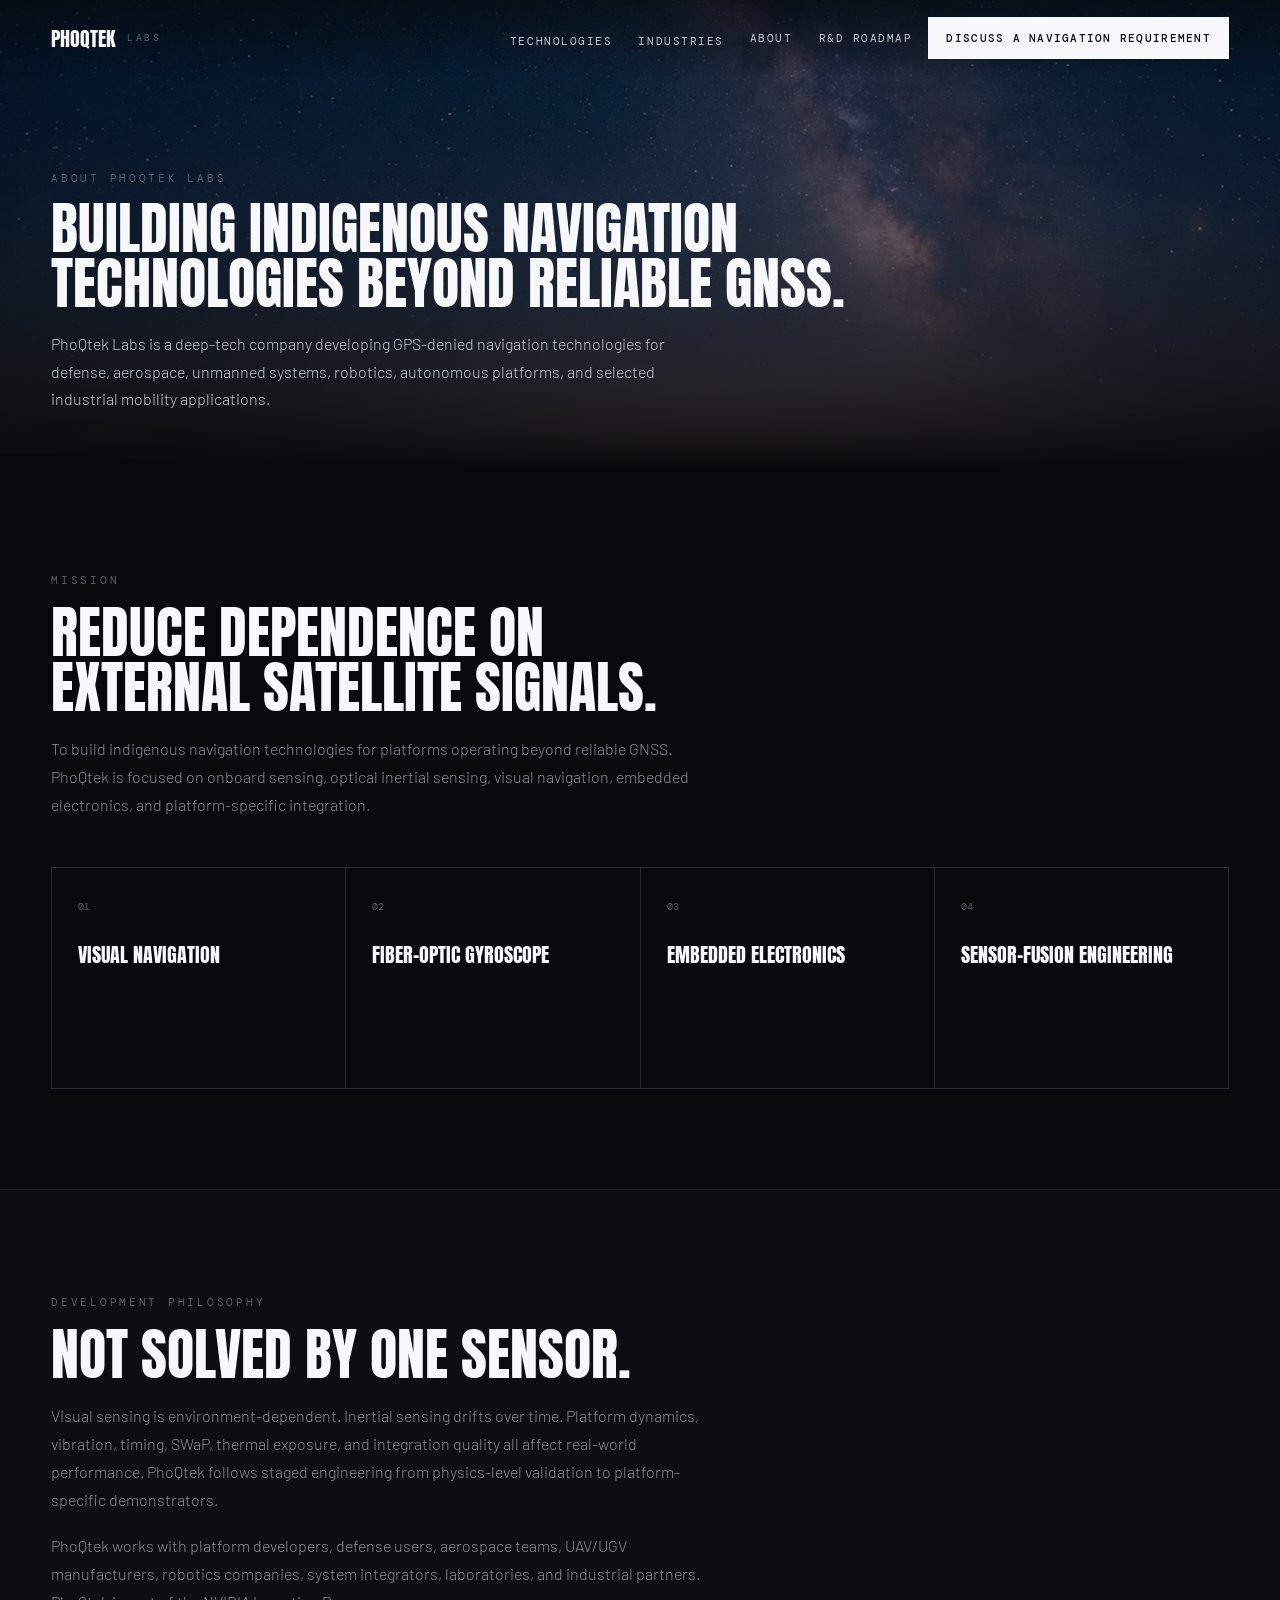
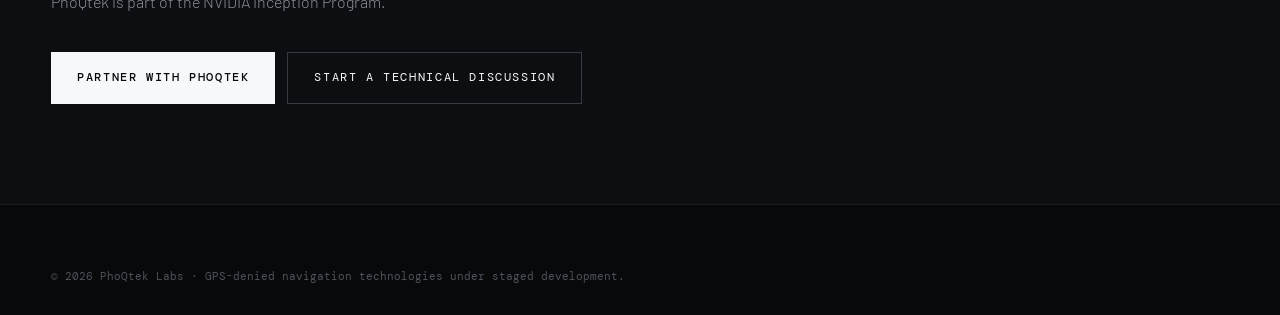
==== commit 2c7e4a57: "Rebuild constellation and platform films, land the Rafales, and raise the discuss CTA. Constellation" ====
--- a/about.html
+++ b/about.html
@@ -31,8 +31,8 @@
     </div>
     <a href="about.html">About</a>
     <a href="roadmap.html">R&amp;D Roadmap</a>
-    <a class="nav-cta" href="contact.html">Discuss a requirement</a>
   </nav>
+  <a class="nav-cta" href="contact.html"><span class="full">Discuss a navigation requirement</span><span class="short">Discuss a requirement</span></a>
   <button class="menu-btn" type="button" aria-label="Open menu" aria-controls="mobileNav" aria-expanded="false"><span></span><span></span></button>
 </header>
 
--- a/css/site.css
+++ b/css/site.css
@@ -25,7 +25,7 @@
   background: linear-gradient(to bottom, rgba(8,9,11,.62), transparent);
 }
 header.is-solid, header.is-open { background: rgba(8,9,11,.92); border-bottom: 1px solid var(--line-soft); backdrop-filter: blur(10px); }
-.brand { display: flex; align-items: center; gap: 12px; color: var(--white); min-width: 0; flex-shrink: 0; }
+.brand { display: flex; align-items: center; gap: 12px; color: var(--white); min-width: 0; flex-shrink: 0; margin-right: auto; }
 nav { display: flex; align-items: center; gap: 26px; min-width: 0; }
 nav a, nav span { font-family: "DM Mono", ui-monospace, monospace; font-size: 11px; letter-spacing: .14em; text-transform: uppercase; color: var(--silver); }
 .fly { position: relative; }
@@ -37,9 +37,13 @@
 .fly-menu a { display: block; padding: 10px 16px; }
 .nav-cta {
   display: inline-flex; align-items: center; justify-content: center;
-  height: 38px; padding: 0 16px; flex-shrink: 0; white-space: nowrap;
-  border: 1px solid var(--silver); color: var(--white);
-}
+  height: 42px; padding: 0 18px; flex-shrink: 0; white-space: nowrap;
+  background: var(--white); color: var(--bg); font-weight: 500;
+  font-family: "DM Mono", ui-monospace, monospace; font-size: 10.5px;
+  letter-spacing: .12em; text-transform: uppercase;
+}
+.nav-cta:hover { color: var(--bg); opacity: .92; }
+.nav-cta .short { display: none; }
 .menu-btn {
   display: none; width: 38px; height: 38px; min-width: 38px; padding: 0;
   margin-left: auto; flex-shrink: 0; box-sizing: border-box;
@@ -81,7 +85,7 @@
 body.menu-open { overflow: hidden; }
 
 .track { position: relative; background: #020308; }
-.runway { height: 640vh; pointer-events: none; }
+.runway { height: 800vh; pointer-events: none; }
 .over-copy { position: relative; z-index: 8; }
 .over-copy .ticker,
 .over-copy .proof,
@@ -188,6 +192,12 @@
 .cta-row { display: flex; align-items: flex-end; justify-content: space-between; gap: 48px; flex-wrap: wrap; }
 .cta-row > div { min-width: 0; max-width: 100%; }
 .cta-title { font-size: clamp(28px, 5.8vw, 68px); line-height: .95; }
+.cta-band {
+  background: linear-gradient(180deg, #121418 0%, var(--bg) 100%);
+  border-top: 2px solid var(--amber);
+  border-bottom: 1px solid var(--amber-line);
+}
+.cta-band .btn-solid { height: 56px; padding: 0 28px; font-size: 12px; }
 footer { padding: 64px var(--gutter) 32px; }
 .foot-grid { display: grid; grid-template-columns: 1.4fr 1fr 1fr 1fr; gap: 32px; }
 .page-hero { position: relative; min-height: 52vh; display: flex; align-items: flex-end; padding: 140px var(--gutter) 56px; overflow: hidden; }
@@ -198,7 +208,7 @@
 @media (max-width: 900px) {
   nav { display: none; }
   .menu-btn { display: inline-flex; }
-  .runway { height: 720vh; }
+  .runway { height: 880vh; }
   .pin, .pin.tall { height: 220vh; }
   .acts { display: none; }
   .grid-6, .grid-4, .grid-3, .foot-grid { grid-template-columns: 1fr 1fr; }
@@ -208,7 +218,9 @@
   .copy-card h2 { font-size: clamp(28px, 8.4vw, 64px); }
   .copy-card .lead { font-size: 17px; }
   .copy-card .sub { font-size: 15px; }
-  .nav-cta { white-space: normal; }
+  .nav-cta { height: 40px; padding: 0 12px; font-size: 9.5px; letter-spacing: .08em; }
+  .nav-cta .full { display: none; }
+  .nav-cta .short { display: inline; }
 }
 @media (max-width: 620px) { .grid-6, .grid-4, .grid-3, .foot-grid { grid-template-columns: 1fr; } }
 @media (prefers-reduced-motion: reduce) {
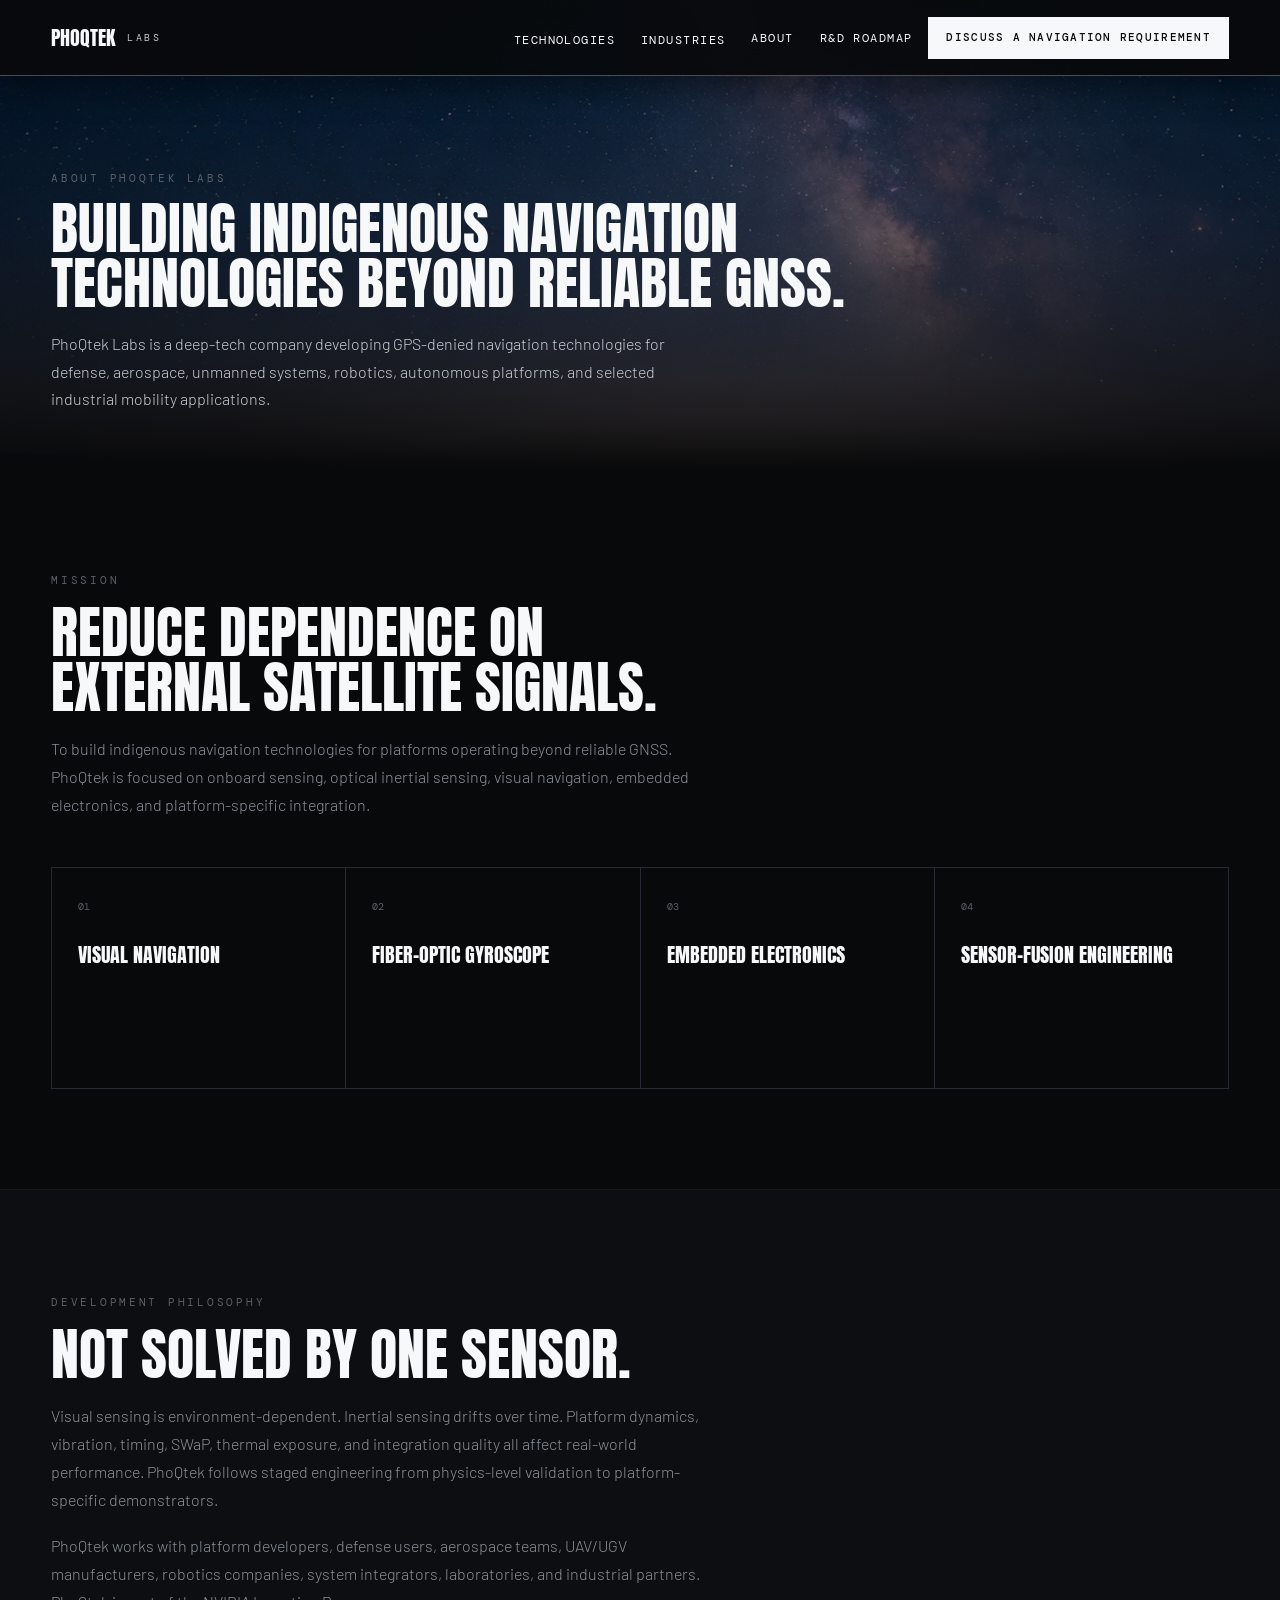
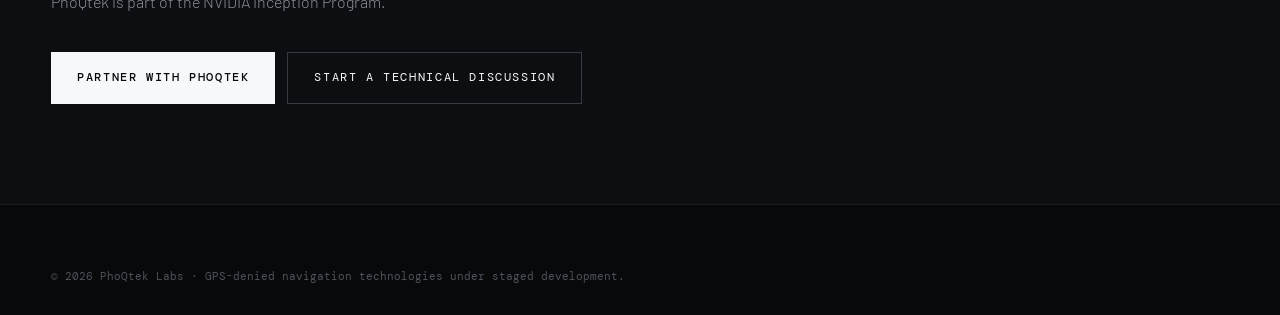
==== commit 1311ec51: "Keep the navbar solid and readable over the film. Frosted dark bar, white links, amber edge, so the " ====
--- a/about.html
+++ b/about.html
@@ -11,7 +11,7 @@
 </head>
 <body>
 <header id="siteHeader">
-  <a class="brand" href="index.html"><span class="anton" style="font-size:20px;">PhoQtek</span><span class="mono" style="font-size:9.5px; letter-spacing:.26em; color:var(--meta);">LABS</span></a>
+  <a class="brand" href="index.html"><span class="anton" style="font-size:20px;">PhoQtek</span><span class="mono" style="font-size:9.5px; letter-spacing:.26em;">LABS</span></a>
   <nav>
     <div class="fly hide-sm"><span>Technologies</span>
       <div class="fly-menu"><div>
--- a/css/site.css
+++ b/css/site.css
@@ -22,12 +22,21 @@
   display: flex; align-items: center; justify-content: space-between;
   gap: 16px; min-width: 0;
   padding: 0 var(--gutter); height: 76px;
-  background: linear-gradient(to bottom, rgba(8,9,11,.62), transparent);
-}
-header.is-solid, header.is-open { background: rgba(8,9,11,.92); border-bottom: 1px solid var(--line-soft); backdrop-filter: blur(10px); }
+  background: rgba(8,9,11,.92);
+  border-bottom: 1px solid rgba(224,162,74,.42);
+  backdrop-filter: blur(16px);
+  box-shadow: 0 12px 32px rgba(0,0,0,.45);
+}
+header.is-solid, header.is-open { background: rgba(8,9,11,.96); }
 .brand { display: flex; align-items: center; gap: 12px; color: var(--white); min-width: 0; flex-shrink: 0; margin-right: auto; }
+.brand .mono { color: var(--silver); }
 nav { display: flex; align-items: center; gap: 26px; min-width: 0; }
-nav a, nav span { font-family: "DM Mono", ui-monospace, monospace; font-size: 11px; letter-spacing: .14em; text-transform: uppercase; color: var(--silver); }
+nav a, nav span {
+  font-family: "DM Mono", ui-monospace, monospace;
+  font-size: 12px; letter-spacing: .12em; text-transform: uppercase;
+  color: var(--white);
+}
+nav a:hover, nav span:hover { color: var(--amber); }
 .fly { position: relative; }
 .fly:hover .fly-menu, .fly:focus-within .fly-menu { display: block; }
 .fly-menu { display: none; position: absolute; top: 100%; left: 0; min-width: 260px; padding-top: 12px; }
@@ -46,8 +55,8 @@
 .nav-cta .short { display: none; }
 .menu-btn {
   display: none; width: 38px; height: 38px; min-width: 38px; padding: 0;
-  margin-left: auto; flex-shrink: 0; box-sizing: border-box;
-  border: 1px solid var(--silver); background: transparent; color: var(--silver);
+  margin-left: 0; flex-shrink: 0; box-sizing: border-box;
+  border: 1px solid var(--white); background: transparent; color: var(--white);
   align-items: center; justify-content: center; flex-direction: column; gap: 6px;
   cursor: pointer; -webkit-appearance: none; appearance: none;
 }
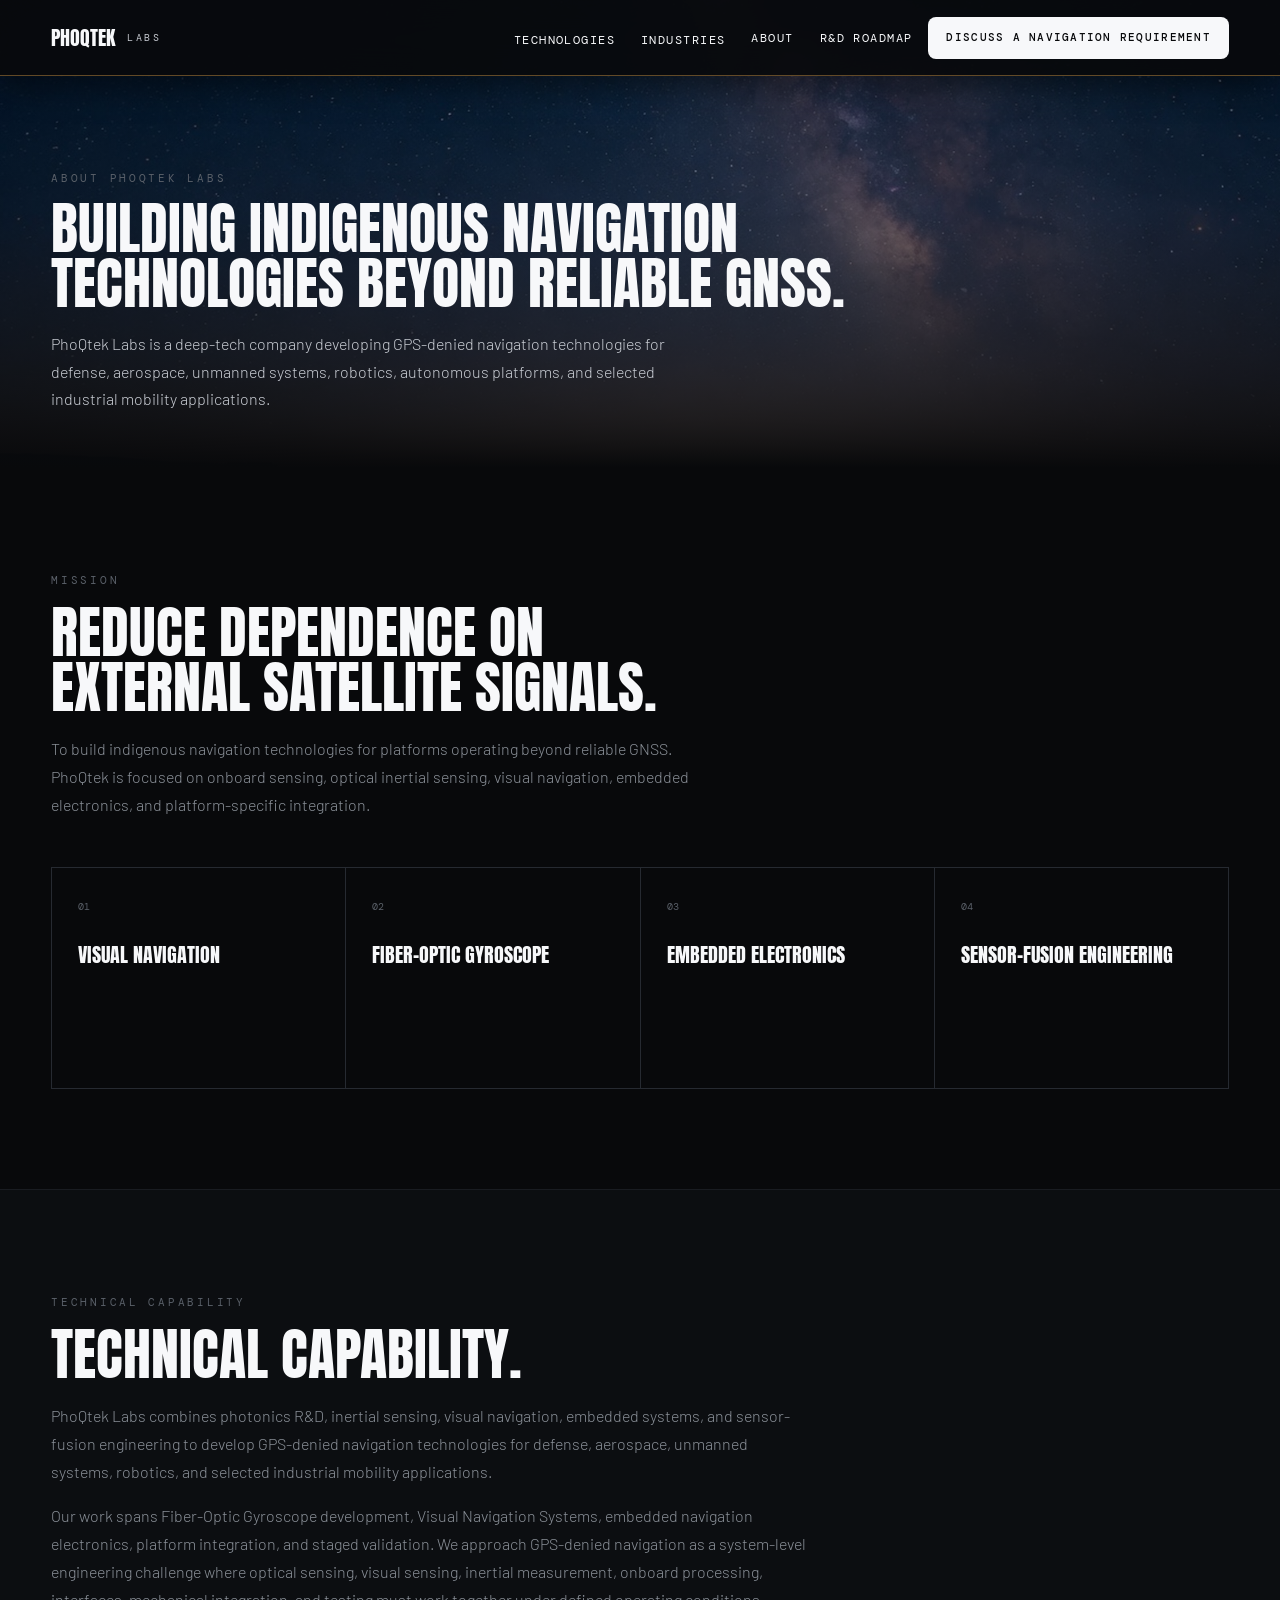
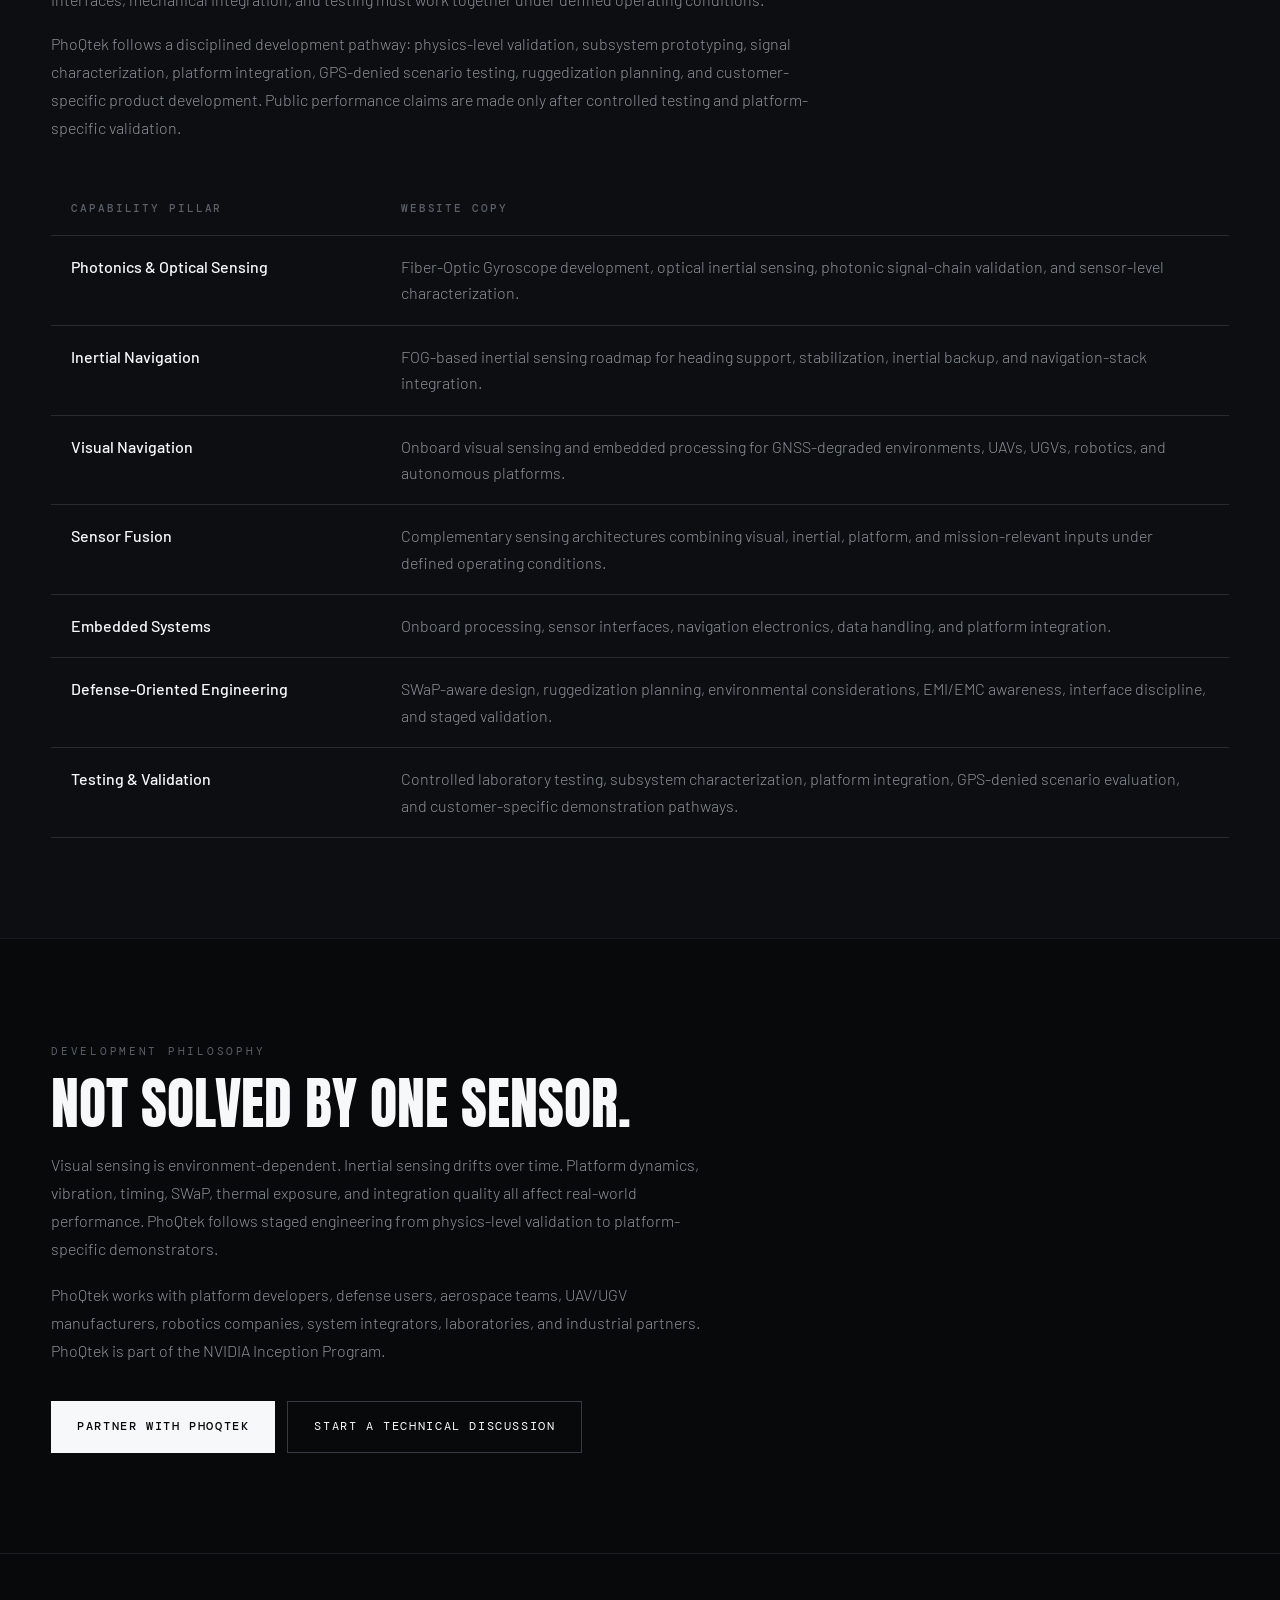
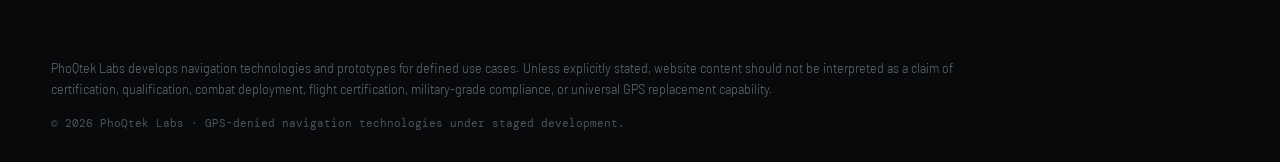
==== commit f5baeb71: "Fill the remaining content-document gaps. Add the footer claim boundary on every page, the technical" ====
--- a/about.html
+++ b/about.html
@@ -56,7 +56,26 @@
     <div><span class="mono" style="font-size:10px; color:var(--meta);">04</span><h3 class="anton" style="margin-top:12px; font-size:20px;">Sensor-fusion engineering</h3></div>
   </div>
 </section>
-<section class="block" style="background:var(--band);">
+<section class="block" id="capability" style="background:var(--band);">
+  <span class="kicker">Technical capability</span>
+  <h2 class="anton display">Technical capability.</h2>
+  <p style="margin-top:20px; max-width:760px; color:var(--body); font-weight:300; line-height:1.75;">PhoQtek Labs combines photonics R&amp;D, inertial sensing, visual navigation, embedded systems, and sensor-fusion engineering to develop GPS-denied navigation technologies for defense, aerospace, unmanned systems, robotics, and selected industrial mobility applications.</p>
+  <p style="margin-top:16px; max-width:760px; color:var(--body); font-weight:300; line-height:1.75;">Our work spans Fiber-Optic Gyroscope development, Visual Navigation Systems, embedded navigation electronics, platform integration, and staged validation. We approach GPS-denied navigation as a system-level engineering challenge where optical sensing, visual sensing, inertial measurement, onboard processing, interfaces, mechanical integration, and testing must work together under defined operating conditions.</p>
+  <p style="margin-top:16px; max-width:760px; color:var(--body); font-weight:300; line-height:1.75;">PhoQtek follows a disciplined development pathway: physics-level validation, subsystem prototyping, signal characterization, platform integration, GPS-denied scenario testing, ruggedization planning, and customer-specific product development. Public performance claims are made only after controlled testing and platform-specific validation.</p>
+  <table class="cap-table">
+    <thead><tr><th>Capability pillar</th><th>Website copy</th></tr></thead>
+    <tbody>
+      <tr><td>Photonics &amp; Optical Sensing</td><td>Fiber-Optic Gyroscope development, optical inertial sensing, photonic signal-chain validation, and sensor-level characterization.</td></tr>
+      <tr><td>Inertial Navigation</td><td>FOG-based inertial sensing roadmap for heading support, stabilization, inertial backup, and navigation-stack integration.</td></tr>
+      <tr><td>Visual Navigation</td><td>Onboard visual sensing and embedded processing for GNSS-degraded environments, UAVs, UGVs, robotics, and autonomous platforms.</td></tr>
+      <tr><td>Sensor Fusion</td><td>Complementary sensing architectures combining visual, inertial, platform, and mission-relevant inputs under defined operating conditions.</td></tr>
+      <tr><td>Embedded Systems</td><td>Onboard processing, sensor interfaces, navigation electronics, data handling, and platform integration.</td></tr>
+      <tr><td>Defense-Oriented Engineering</td><td>SWaP-aware design, ruggedization planning, environmental considerations, EMI/EMC awareness, interface discipline, and staged validation.</td></tr>
+      <tr><td>Testing &amp; Validation</td><td>Controlled laboratory testing, subsystem characterization, platform integration, GPS-denied scenario evaluation, and customer-specific demonstration pathways.</td></tr>
+    </tbody>
+  </table>
+</section>
+<section class="block">
   <span class="kicker">Development philosophy</span>
   <h2 class="anton display">Not solved by one sensor.</h2>
   <p style="margin-top:20px; max-width:680px; color:var(--body); font-weight:300; line-height:1.75;">Visual sensing is environment-dependent. Inertial sensing drifts over time. Platform dynamics, vibration, timing, SWaP, thermal exposure, and integration quality all affect real-world performance. PhoQtek follows staged engineering from physics-level validation to platform-specific demonstrators.</p>
@@ -66,7 +85,10 @@
     <a class="btn-line" href="contact.html">Start a technical discussion</a>
   </div>
 </section>
-<footer><p class="mono" style="font-size:11px; color:#4E545C;">© 2026 PhoQtek Labs · GPS-denied navigation technologies under staged development.</p></footer>
+<footer>
+  <p class="foot-claim">PhoQtek Labs develops navigation technologies and prototypes for defined use cases. Unless explicitly stated, website content should not be interpreted as a claim of certification, qualification, combat deployment, flight certification, military-grade compliance, or universal GPS replacement capability.</p>
+  <p class="mono foot-copy">© 2026 PhoQtek Labs · GPS-denied navigation technologies under staged development.</p>
+</footer>
 <script src="js/site.js"></script>
 </body>
 </html>
--- a/css/site.css
+++ b/css/site.css
@@ -26,10 +26,38 @@
   border-bottom: 1px solid rgba(224,162,74,.42);
   backdrop-filter: blur(16px);
   box-shadow: 0 12px 32px rgba(0,0,0,.45);
-}
-header.is-solid, header.is-open { background: rgba(8,9,11,.96); }
+  border-radius: 0;
+  transition: top .4s cubic-bezier(.22,1,.36,1), left .4s cubic-bezier(.22,1,.36,1), right .4s cubic-bezier(.22,1,.36,1), width .4s cubic-bezier(.22,1,.36,1), height .4s cubic-bezier(.22,1,.36,1), padding .4s cubic-bezier(.22,1,.36,1), border-radius .4s cubic-bezier(.22,1,.36,1), transform .4s cubic-bezier(.22,1,.36,1), background .3s ease, box-shadow .4s ease;
+}
+header.is-solid {
+  top: 12px;
+  left: 50%;
+  right: auto;
+  width: min(1320px, calc(100% - 48px));
+  transform: translateX(-50%);
+  height: 72px;
+  padding: 0 22px 0 26px;
+  border-radius: 999px;
+  background: rgba(8,9,11,.94);
+  border: 1px solid rgba(224,162,74,.5);
+  box-shadow: 0 16px 40px rgba(0,0,0,.5);
+}
+header.is-open {
+  top: 0; left: 0; right: 0;
+  width: auto;
+  transform: none;
+  height: 76px;
+  padding: 0 var(--gutter);
+  border-radius: 0;
+  background: rgba(8,9,11,.96);
+}
 .brand { display: flex; align-items: center; gap: 12px; color: var(--white); min-width: 0; flex-shrink: 0; margin-right: auto; }
-.brand .mono { color: var(--silver); }
+.brand svg { transition: width .3s ease, height .3s ease; }
+.brand .anton { transition: font-size .3s ease; }
+.brand .mono { color: var(--silver); transition: opacity .25s ease, width .3s ease; }
+header.is-solid .brand .anton { font-size: 18px !important; }
+header.is-solid nav { gap: 16px; }
+header.is-solid .nav-cta { height: 40px; padding: 0 16px; border-radius: 999px; }
 nav { display: flex; align-items: center; gap: 26px; min-width: 0; }
 nav a, nav span {
   font-family: "DM Mono", ui-monospace, monospace;
@@ -50,6 +78,8 @@
   background: var(--white); color: var(--bg); font-weight: 500;
   font-family: "DM Mono", ui-monospace, monospace; font-size: 10.5px;
   letter-spacing: .12em; text-transform: uppercase;
+  border-radius: 8px;
+  transition: height .3s ease, padding .3s ease, font-size .3s ease, border-radius .3s ease;
 }
 .nav-cta:hover { color: var(--bg); opacity: .92; }
 .nav-cta .short { display: none; }
@@ -63,6 +93,8 @@
 .menu-btn span { display: block; width: 14px; height: 1px; background: currentColor; transition: transform .2s ease; }
 .menu-btn[aria-expanded="true"] span:first-child { transform: translateY(3.5px) rotate(45deg); }
 .menu-btn[aria-expanded="true"] span:last-child { transform: translateY(-3.5px) rotate(-45deg); }
+header.is-solid + .mobile-nav { inset: 76px 12px 12px; border-radius: 24px; }
+header.is-open + .mobile-nav { inset: 76px 0 0 0; border-radius: 0; }
 .mobile-nav {
   display: none; position: fixed; inset: 76px 0 0 0; z-index: 49;
   background: rgba(8,9,11,.97); padding: 12px var(--gutter) 48px;
@@ -195,7 +227,7 @@
 .grid-3 > * { background: var(--bg); padding: 36px 30px 44px; }
 .claim { display: flex; gap: 18px; border: 1px solid var(--amber-line); padding: 26px 28px; }
 .btn-solid, .btn-line { display: inline-flex; align-items: center; justify-content: center; height: 52px; padding: 0 26px; max-width: 100%; font-family: "DM Mono", ui-monospace, monospace; font-size: 11.5px; letter-spacing: .14em; text-transform: uppercase; }
-.btn-solid { background: var(--white); color: var(--bg); font-weight: 500; }
+.btn-solid { background: var(--white); color: var(--bg); font-weight: 500; border: 0; cursor: pointer; }
 .btn-solid:hover { color: var(--bg); opacity: .9; }
 .btn-line { border: 1px solid #363B43; color: var(--white); }
 .cta-row { display: flex; align-items: flex-end; justify-content: space-between; gap: 48px; flex-wrap: wrap; }
@@ -209,6 +241,59 @@
 .cta-band .btn-solid { height: 56px; padding: 0 28px; font-size: 12px; }
 footer { padding: 64px var(--gutter) 32px; }
 .foot-grid { display: grid; grid-template-columns: 1.4fr 1fr 1fr 1fr; gap: 32px; }
+.foot-claim {
+  margin-top: 40px; max-width: 920px;
+  font-size: 12.5px; line-height: 1.7; font-weight: 300; color: #6A7078;
+}
+.foot-copy { margin-top: 16px; font-size: 11px; color: #4E545C; }
+.cap-table { width: 100%; border-collapse: collapse; margin-top: 40px; }
+.cap-table th, .cap-table td {
+  text-align: left; vertical-align: top;
+  padding: 18px 20px; border-bottom: 1px solid var(--line);
+  font-weight: 300; line-height: 1.65;
+}
+.cap-table th {
+  font-family: "DM Mono", ui-monospace, monospace;
+  font-size: 10.5px; letter-spacing: .18em; text-transform: uppercase;
+  color: var(--meta); font-weight: 500;
+}
+.cap-table td:first-child {
+  width: 28%; color: var(--white); font-weight: 500;
+}
+.cap-table td:last-child { color: var(--body); }
+.use-list {
+  display: grid; grid-template-columns: 1fr 1fr;
+  gap: 10px 40px; margin-top: 28px; padding: 0; list-style: none;
+}
+.use-list li {
+  position: relative; padding-left: 16px;
+  color: var(--body); font-weight: 300; line-height: 1.55; font-size: 15px;
+}
+.use-list li::before {
+  content: ""; position: absolute; left: 0; top: .62em;
+  width: 6px; height: 1px; background: var(--amber);
+}
+.inq {
+  display: grid; grid-template-columns: 1fr 1fr; gap: 16px 20px; margin-top: 36px;
+}
+.inq .full { grid-column: 1 / -1; }
+.inq label {
+  display: flex; flex-direction: column; gap: 8px;
+  font-family: "DM Mono", ui-monospace, monospace;
+  font-size: 10px; letter-spacing: .16em; text-transform: uppercase; color: var(--meta);
+}
+.inq input, .inq select, .inq textarea {
+  width: 100%; box-sizing: border-box;
+  background: #0C0E11; color: var(--white);
+  border: 1px solid var(--line); padding: 12px 14px;
+  font-family: Barlow, "Helvetica Neue", Helvetica, sans-serif;
+  font-size: 15px; font-weight: 300;
+}
+.inq textarea { min-height: 120px; resize: vertical; }
+.inq input:focus, .inq select:focus, .inq textarea:focus {
+  outline: none; border-color: var(--amber);
+}
+.cta-pair { display: flex; gap: 12px; flex-wrap: wrap; margin-top: 36px; }
 .page-hero { position: relative; min-height: 52vh; display: flex; align-items: flex-end; padding: 140px var(--gutter) 56px; overflow: hidden; }
 .page-hero img { position: absolute; inset: 0; width: 100%; height: 100%; object-fit: cover; }
 .page-hero .shade { position: absolute; inset: 0; background: linear-gradient(to top, #08090B 0%, rgba(8,9,11,.45) 55%, rgba(8,9,11,.35) 100%); }
@@ -220,7 +305,7 @@
   .runway { height: 880vh; }
   .pin, .pin.tall { height: 220vh; }
   .acts { display: none; }
-  .grid-6, .grid-4, .grid-3, .foot-grid { grid-template-columns: 1fr 1fr; }
+  .grid-6, .grid-4, .grid-3, .foot-grid, .use-list, .inq { grid-template-columns: 1fr 1fr; }
   .hud { padding: 100px var(--gutter) 72px; }
   .hud-top { flex-direction: column; align-items: flex-start; gap: 10px; }
   .status { text-align: left; }
@@ -230,9 +315,13 @@
   .nav-cta { height: 40px; padding: 0 12px; font-size: 9.5px; letter-spacing: .08em; }
   .nav-cta .full { display: none; }
   .nav-cta .short { display: inline; }
-}
-@media (max-width: 620px) { .grid-6, .grid-4, .grid-3, .foot-grid { grid-template-columns: 1fr; } }
+  header.is-solid { top: 8px; width: calc(100% - 20px); height: 68px; padding: 0 12px 0 16px; }
+}
+@media (max-width: 620px) {
+  .grid-6, .grid-4, .grid-3, .foot-grid, .use-list, .inq { grid-template-columns: 1fr; }
+}
 @media (prefers-reduced-motion: reduce) {
   .pin, .pin.tall { height: 100vh; }
   .scroll-cue .bar i { animation: none; }
-}
+  header { transition: none; }
+}
